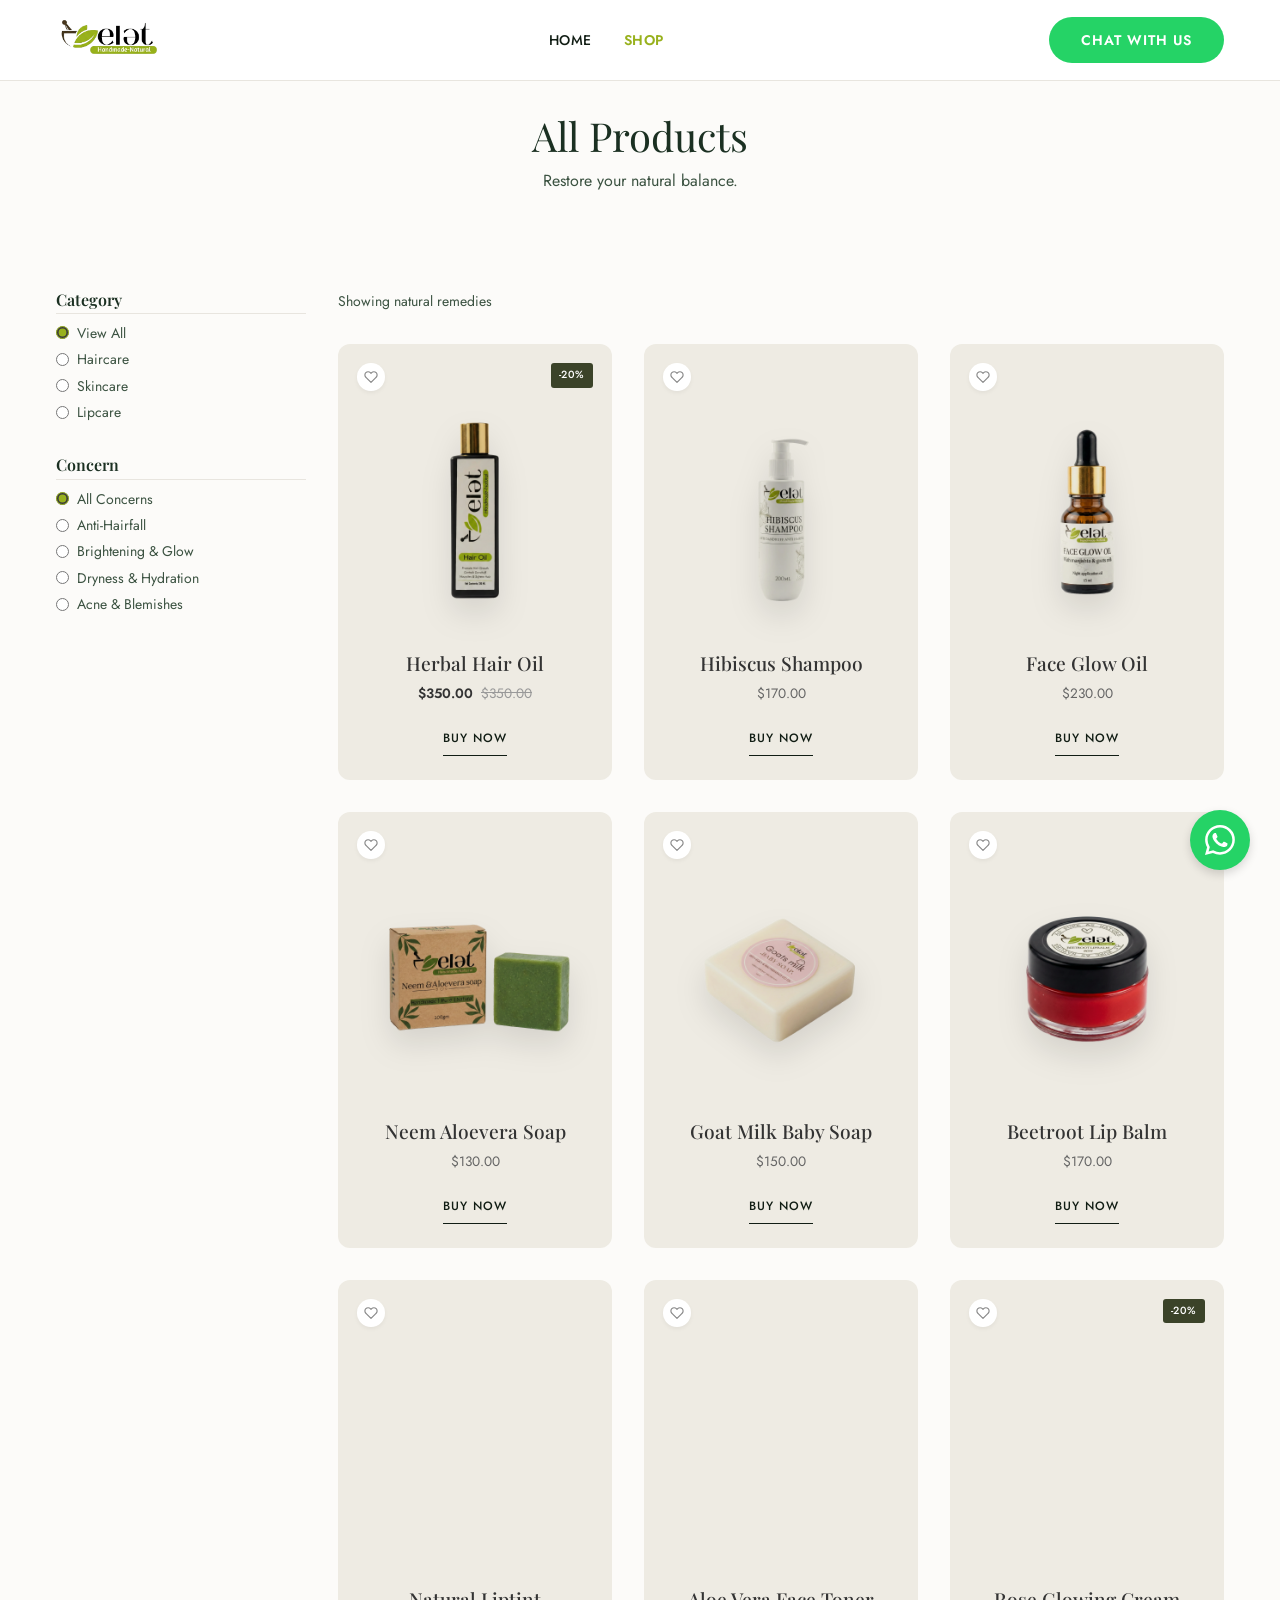
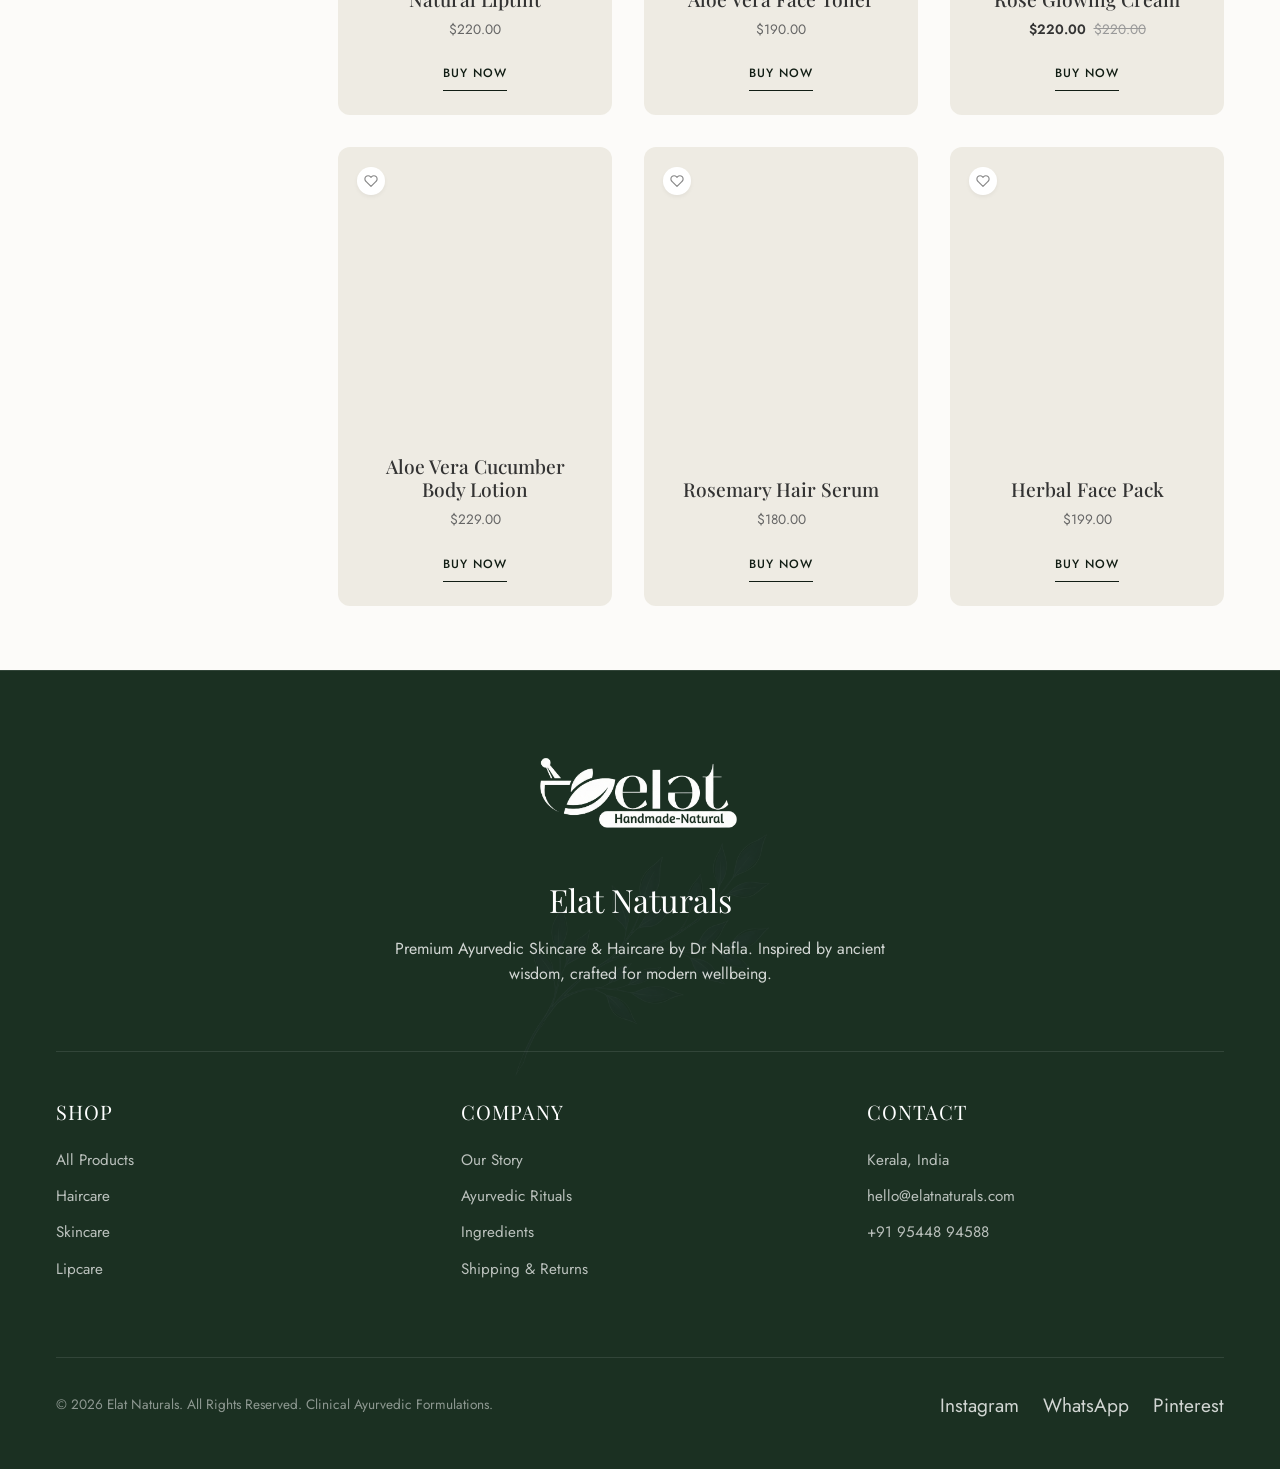
==== shop.html @ 84183bbb "Init push" ====
<!DOCTYPE html>
<html lang="en">
<head>
    <meta charset="UTF-8">
    <meta name="viewport" content="width=device-width, initial-scale=1.0">
    <title>Shop | Elat Naturals Skincare & Haircare</title>
    <meta name="description" content="Shop Elat Naturals. Explore our clinical Ayurvedic formulations for hair, face, and lips.">
    <!-- Google Tag (gtag.js) Mock -->
    <script async src="https://www.googletagmanager.com/gtag/js?id=G-MOCK"></script>
    <script>
        window.dataLayer = window.dataLayer || [];
        function gtag(){dataLayer.push(arguments);}
        gtag('js', new Date());
        gtag('config', 'G-MOCK');
    </script>
    <link rel="stylesheet" href="./css/style.css">
    
    <!-- Preload critical fonts -->
    <link rel="preconnect" href="https://fonts.googleapis.com">
    <link rel="preconnect" href="https://fonts.gstatic.com" crossorigin>
    <link rel="icon" type="image/png" href="./assets/images/favicon.png">
</head>
<body style="padding-top: 80px;">

    <!-- Header -->
    <header class="header">
        <div class="container header-inner">
            <button class="mobile-menu-btn" aria-label="Menu">☰</button>
            <a href="index.html" class="brand-logo"><img src="./assets/images/logo.png" alt="Elat Naturals"></a>
            <nav class="nav-links">
                <a href="index.html" class="nav-link">Home</a>
                <a href="shop.html" class="nav-link" style="color: var(--color-primary); font-weight: 600;">Shop</a>
            </nav>
            <a href="https://wa.me/919544894588" class="btn btn-whatsapp hide-mobile" target="_blank" rel="noopener">Chat with Us</a>
        </div>
    </header>

    <!-- Page Title -->
    <section class="section section-bg-secondary" style="padding: var(--spacing-md) 0;">
        <div class="container text-center">
            <h1 class="section-title" style="margin-bottom: 0.5rem;">All Products</h1>
            <p style="color: var(--color-text-light);">Restore your natural balance.</p>
        </div>
    </section>

    <!-- Shop Content -->
    <section class="section">
        <div class="container">
            <div class="shop-layout">
                
                <!-- Sidebar Filters -->
                <aside class="shop-sidebar">
                    <div class="filter-group">
                        <h4 class="filter-title">Category</h4>
                        <ul class="filter-list">
                            <li><label class="filter-label"><input type="radio" name="category" value="all" checked> View All</label></li>
                            <li><label class="filter-label"><input type="radio" name="category" value="hair"> Haircare</label></li>
                            <li><label class="filter-label"><input type="radio" name="category" value="face"> Skincare</label></li>
                            <li><label class="filter-label"><input type="radio" name="category" value="lips"> Lipcare</label></li>
                        </ul>
                    </div>
                    
                    <div class="filter-group" style="margin-top: 2rem;">
                        <h4 class="filter-title">Concern</h4>
                        <ul class="filter-list">
                            <li><label class="filter-label"><input type="radio" name="concern" value="all" checked> All Concerns</label></li>
                            <li><label class="filter-label"><input type="radio" name="concern" value="anti-hairfall"> Anti-Hairfall</label></li>
                            <li><label class="filter-label"><input type="radio" name="concern" value="glow"> Brightening & Glow</label></li>
                            <li><label class="filter-label"><input type="radio" name="concern" value="dryness"> Dryness & Hydration</label></li>
                            <li><label class="filter-label"><input type="radio" name="concern" value="acne"> Acne & Blemishes</label></li>
                        </ul>
                    </div>
                </aside>

                <!-- Product Grid Area -->
                <main>
                    <div class="shop-toolbar">
                        <span style="color: var(--color-text-light); font-size: 0.875rem;">Showing natural remedies</span>
                    </div>
                    
                    <div class="product-grid" id="shop-grid">
                        <!-- Products injected here by shop.js -->
                    </div>
                </main>

            </div>
        </div>
    </section>

    <!-- Footer -->
    <footer class="footer">
        <div class="container footer-inner">
            <div class="footer-top">
                <img src="./assets/images/logo-white.png" alt="Elat Naturals" class="footer-logo">
                <h3 class="footer-brand-title">Elat Naturals</h3>
                <p class="footer-brand-text">Premium Ayurvedic Skincare & Haircare by Dr Nafla. Inspired by ancient wisdom, crafted for modern wellbeing.</p>
            </div>
            
            <div class="footer-grid">
                <div class="footer-col">
                    <h4>Shop</h4>
                    <a href="shop.html">All Products</a>
                    <a href="shop.html?cat=hair">Haircare</a>
                    <a href="shop.html?cat=face">Skincare</a>
                    <a href="shop.html?cat=lips">Lipcare</a>
                </div>
                <div class="footer-col">
                    <h4>Company</h4>
                    <a href="index.html#about">Our Story</a>
                    <a href="index.html#rituals">Ayurvedic Rituals</a>
                    <a href="#">Ingredients</a>
                    <a href="#">Shipping & Returns</a>
                </div>
                <div class="footer-col">
                    <h4>Contact</h4>
                    <p>Kerala, India</p>
                    <a href="mailto:hello@elatnaturals.com">hello@elatnaturals.com</a>
                    <p>+91 95448 94588</p>
                </div>
            </div>
            
            <div class="footer-bottom">
                <div class="footer-copyright">
                    &copy; 2026 Elat Naturals. All Rights Reserved. Clinical Ayurvedic Formulations.
                </div>
                <div class="footer-socials">
                    <a href="#" class="footer-social-link">Instagram</a>
                    <a href="#" class="footer-social-link">WhatsApp</a>
                    <a href="#" class="footer-social-link">Pinterest</a>
                </div>
            </div>
        </div>
    </footer>

    <!-- Product Detail Modal Overlay -->
    <div class="modal-overlay" aria-hidden="true" role="dialog">
        <div class="modal-content">
            <button class="modal-close" aria-label="Close modal">&times;</button>
            <div class="modal-gallery">
                <div class="modal-main-image">
                    <img src="" alt="Product Image" id="modal-main-img">
                </div>
                <div class="modal-thumbnails" id="modal-thumbnails">
                    <!-- Thumbnails will be injected dynamically via JS -->
                </div>
            </div>
            <div class="modal-info">
                <div class="modal-category">Category</div>
                <h2 class="modal-title">Product Name</h2>
                <div class="modal-price">₹0</div>
                <p class="modal-description">Short description of the product.</p>
                
                <div class="modal-accordion">
                    <div class="accordion-item">
                        <button class="accordion-header">
                            Benefits 
                            <svg class="accordion-icon" width="16" height="16" viewBox="0 0 24 24" fill="none" stroke="currentColor" stroke-width="2" stroke-linecap="round" stroke-linejoin="round">
                                <polyline points="6 9 12 15 18 9"></polyline>
                            </svg>
                        </button>
                        <div class="accordion-content">
                            <div class="accordion-content-inner" id="modal-acc-desc">
                                Benefit content here.
                            </div>
                        </div>
                    </div>
                    <div class="accordion-item">
                        <button class="accordion-header">
                            Key Ingredients 
                            <svg class="accordion-icon" width="16" height="16" viewBox="0 0 24 24" fill="none" stroke="currentColor" stroke-width="2" stroke-linecap="round" stroke-linejoin="round">
                                <polyline points="6 9 12 15 18 9"></polyline>
                            </svg>
                        </button>
                        <div class="accordion-content">
                            <div class="accordion-content-inner" id="modal-acc-ingredients">
                                Ingredients list.
                            </div>
                        </div>
                    </div>
                    <div class="accordion-item">
                        <button class="accordion-header">
                            How to Use 
                            <svg class="accordion-icon" width="16" height="16" viewBox="0 0 24 24" fill="none" stroke="currentColor" stroke-width="2" stroke-linecap="round" stroke-linejoin="round">
                                <polyline points="6 9 12 15 18 9"></polyline>
                            </svg>
                        </button>
                        <div class="accordion-content">
                            <div class="accordion-content-inner" id="modal-acc-how">
                                Usage instructions.
                            </div>
                        </div>
                    </div>
                </div>
                
                <button class="btn btn-primary btn-buy-whatsapp" style="width: 100%;">Buy Now on WhatsApp</button>
            </div>
        </div>
    </div>

    <!-- Floating WhatsApp Button -->
    <a href="https://wa.me/919544894588" class="floating-whatsapp" target="_blank" rel="noopener" aria-label="Chat on WhatsApp">
        <svg xmlns="http://www.w3.org/2000/svg" width="30" height="30" fill="currentColor" viewBox="0 0 16 16">
            <path d="M13.601 2.326A7.854 7.854 0 0 0 7.994 0C3.627 0 .068 3.558.064 7.926c0 1.399.366 2.76 1.057 3.965L0 16l4.204-1.102a7.933 7.933 0 0 0 3.79.965h.004c4.368 0 7.926-3.558 7.93-7.93A7.898 7.898 0 0 0 13.6 2.326zM7.994 14.521a6.573 6.573 0 0 1-3.356-.92l-.24-.144-2.494.654.666-2.433-.156-.251a6.56 6.56 0 0 1-1.007-3.505c0-3.626 2.957-6.584 6.591-6.584a6.56 6.56 0 0 1 4.66 1.931 6.557 6.557 0 0 1 1.928 4.66c-.004 3.639-2.961 6.592-6.592 6.592zm3.615-4.934c-.197-.099-1.17-.578-1.353-.646-.182-.065-.315-.099-.445.099-.133.197-.513.646-.627.775-.114.133-.232.148-.43.05-.197-.1-.836-.308-1.592-.985-.59-.525-.985-1.175-1.103-1.372-.114-.198-.011-.304.088-.403.087-.088.197-.232.296-.346.1-.114.133-.198.198-.33.065-.134.034-.248-.015-.347-.05-.099-.445-1.076-.612-1.47-.16-.389-.323-.335-.445-.34-.114-.007-.247-.007-.38-.007a.729.729 0 0 0-.529.247c-.182.198-.691.677-.691 1.654 0 .977.71 1.916.81 2.049.098.133 1.394 2.132 3.383 2.992.47.205.84.326 1.129.418.475.152.904.129 1.246.08.38-.058 1.171-.48 1.338-.943.164-.464.164-.86.114-.943-.049-.084-.182-.133-.38-.232z"/>
        </svg>
    </a>

    <!-- Application Scripts -->
    <script src="./js/products.js"></script>
    <script src="./js/whatsapp.js"></script>
    <script src="./js/shop.js"></script>
    <script src="./js/main.js"></script>
</body>
</html>
---- css/style.css ----
@import url('https://fonts.googleapis.com/css2?family=Playfair+Display:ital,wght@0,400;0,600;0,700;1,400&family=Jost:wght@300;400;500;600&display=swap');

:root {
  /* Colors */
  --color-primary: #98b11d;
  /* Olive Green */
  --color-primary-dark: #7a8e17;
  --color-primary-light: #b4cc2b;
  --color-secondary: #F6F4F0;
  /* Ivory / warm neutral */
  --color-accent: #D4AF37;
  /* Muted Gold */
  --color-text: #111D14;
  /* Dark Forest Green */
  --color-text-light: #3B5241;
  /* Muted Forest Green */
  --color-heading: #1B3022;
  /* Deep Forest Green */
  --color-bg: #FCFBF9;
  /* Sand */
  --color-white: #FFFFFF;
  --color-border: #E8E5DF;

  /* Typography */
  --font-heading: 'Playfair Display', serif;
  --font-body: 'Jost', 'Helvetica Neue', Helvetica, Arial, sans-serif;

  /* Spacing */
  --spacing-xs: 0.5rem;
  --spacing-sm: 1rem;
  --spacing-md: 2rem;
  --spacing-lg: 4rem;
  --spacing-xl: 6rem;

  /* Transitions */
  --transition-fast: 0.2s ease;
  --transition-normal: 0.3s ease;

  /* Layout */
  --max-width: 1200px;
}

/* Reset & Base Styles */
* {
  margin: 0;
  padding: 0;
  box-sizing: border-box;
}

html {
  font-size: 16px;
  scroll-behavior: smooth;
}

body {
  font-family: var(--font-body);
  color: var(--color-text);
  background-color: var(--color-bg);
  line-height: 1.6;
  -webkit-font-smoothing: antialiased;
}

h1,
h2,
h3,
h4,
h5,
h6 {
  font-family: var(--font-heading);
  font-weight: 400;
  line-height: 1.2;
  color: var(--color-heading);
}

a {
  text-decoration: none;
  color: inherit;
  transition: color var(--transition-fast);
}

img {
  max-width: 100%;
  height: auto;
  display: block;
}

button {
  cursor: pointer;
  font-family: var(--font-body);
  border: none;
  background: none;
}

.container {
  width: 100%;
  max-width: var(--max-width);
  margin: 0 auto;
  padding: 0 var(--spacing-sm);
}

/* Typography styles */
.text-center {
  text-align: center;
}

.section-title {
  font-size: 2.5rem;
  margin-bottom: var(--spacing-sm);
}

.section-subtitle {
  font-size: 1.125rem;
  color: var(--color-text-light);
  margin-bottom: var(--spacing-lg);
  font-weight: 300;
}

/* Buttons */
.btn {
  display: inline-flex;
  align-items: center;
  justify-content: center;
  padding: 0.75rem 2rem;
  font-size: 0.875rem;
  font-weight: 500;
  text-transform: uppercase;
  letter-spacing: 1px;
  transition: all var(--transition-normal);
  border-radius: 2px;
}

.btn-primary {
  background-color: var(--color-primary);
  color: var(--color-white);
}

.btn-primary:hover {
  background-color: var(--color-primary-dark);
}

.btn-outline {
  border: 1px solid var(--color-text);
  color: var(--color-text);
  background-color: transparent;
}

.btn-outline:hover {
  background-color: var(--color-primary);
  color: var(--color-white);
}

.btn-whatsapp {
  background-color: #25D366;
  /* WhatsApp Green */
  color: white;
  gap: 0.5rem;
  border-radius: 30px;
  font-weight: 600;
  @media (max-width: 364px){
    font-size: 14px;
    padding: .5rem 1rem;
  }
}

.btn-whatsapp:hover {
  background-color: #128C7E;
  transform: translateY(-2px);
  box-shadow: 0 4px 12px rgba(37, 211, 102, 0.3);
}

/* Header */
.header {
  position: fixed;
  top: 0;
  left: 0;
  width: 100%;
  background-color: rgba(255, 255, 255, 0.95);
  backdrop-filter: blur(10px);
  z-index: 1000;
  border-bottom: 1px solid var(--color-border);
  transition: transform var(--transition-normal);
}

.header-inner {
  display: flex;
  justify-content: space-between;
  align-items: center;
  height: 80px;
}

.brand-logo img {
  height: 45px;
    @media (max-width: 364px){
      height: 13vw;
    }
}

.nav-links {
  display: flex;
  gap: 2rem;
  align-items: center;
}

.nav-link {
  font-size: 0.875rem;
  font-weight: 500;
  text-transform: uppercase;
  letter-spacing: 0.5px;
}

.nav-link:hover {
  color: var(--color-primary);
}

.mobile-menu-btn {
  display: none;
  font-size: 1.5rem;
  color: var(--color-primary);
}

/* Trust Strip */
.trust-strip {
  background-color: var(--color-secondary);
  padding: 0.75rem 0;
  text-align: center;
  border-bottom: 1px solid var(--color-border);
  margin-top: 80px;
  /* Offset for sticky header */
}

.trust-text {
  font-family: var(--font-heading);
  font-size: 1rem;
  color: var(--color-primary-dark);
  font-style: italic;
  display: flex;
  align-items: center;
  justify-content: center;
  gap: 0.5rem;
}

/* Hero Section */
.hero {
  height: calc(100vh - 80px - 45px);
  /* Header + Trust Strip */
  min-height: 500px;
  position: relative;
  text-align: left;
  background: url("../assets/images/hero-products.jpg");
  background-size: cover;
  background-position: center;
}


.hero-content {
  position: relative;
  z-index: 2;
  max-width: 600px;
  padding: 0 var(--spacing-sm);
  margin-left: 8%;
  color: var(--color-text);
  padding-top: 60px;
}

.hero-tag {
  display: inline-block;
  font-size: 0.75rem;
  letter-spacing: 2px;
  text-transform: uppercase;
  border: 1px solid var(--color-text);
  padding: 4px 12px;
  margin-bottom: 1.5rem;
  border-radius: 2px;
}

.hero-title {
  font-family: var(--font-heading);
  font-size: 4.5rem;
  margin-bottom: 0.5rem;
  line-height: 1.15;
  font-weight: 400;
}

.hero-subtitle {
  font-size: 0.8rem;
  letter-spacing: 2px;
  text-transform: uppercase;
  margin-bottom: 2.5rem;
}

.hero-text {
  font-family: var(--font-body);
  font-size: 1.15rem;
  line-height: 1.6;
  margin-bottom: 3rem;
  max-width: 480px;
  color: var(--color-text-light);
  font-weight: 400;
}

.btn-hero {
  background-color: var(--color-text);
  color: var(--color-bg);
  padding: 1rem 3.5rem;
  font-size: 0.85rem;
  font-weight: 600;
  border-radius: 0;
  letter-spacing: 2px;
}

.btn-hero:hover {
  background-color: var(--color-secondary);
  color: #273020;
}

/* Organic Brand Section */
.organic-brand-section {
    padding: var(--spacing-md) 0;
    background-color: #f7f6f5;
}

.organic-brand-inner {
    display: flex;
    align-items: center;
    gap: 4rem;
    padding: 2rem 0;
}

.organic-brand-image {
    flex: 1;
    display: flex;
    justify-content: flex-end;
}

.organic-brand-image img {
    max-width: 100%;
    height: auto;
    object-fit: contain;
    max-height: 400px;
}

.organic-brand-content {
    flex: 1;
    padding-right: 2rem;
}

.organic-tag {
    font-family: var(--font-body);
    font-size: 0.8rem;
    letter-spacing: 2px;
    text-transform: uppercase;
    font-weight: 600;
    color: var(--color-heading);
    margin-bottom: 1rem;
    display: block;
}

.organic-title {
    font-family: var(--font-heading);
    font-size: 3.5rem;
    color: var(--color-heading);
    line-height: 1.1;
    margin-bottom: 1.5rem;
    font-weight: 700;
    @media (max-width: 400px){
      font-size: 10vw;
    }
}

.organic-text {
    font-size: 1rem;
    color: var(--color-text-light);
    line-height: 1.6;
    margin-bottom: 2.5rem;
    max-width: 480px;
    font-family: var(--font-body);
}

.btn-organic {
    display: inline-block;
    border: 1px solid var(--color-text);
    color: var(--color-text);
    padding: 0.75rem 2.5rem;
    font-size: 0.75rem;
    letter-spacing: 2px;
    background: transparent;
    transition: all 0.3s ease;
    text-transform: uppercase;
}

.btn-organic:hover {
    background: var(--color-text);
    color: var(--color-white);
}

@media (max-width: 768px) {
    .organic-brand-inner {
        flex-direction: column;
        gap: 2rem;
        padding: 1rem;
    }
    .organic-brand-image {
        justify-content: center;
    }
    .organic-brand-content {
        padding-right: 0;
        text-align: center;
    }
    .organic-text {
        margin-left: auto;
        margin-right: auto;
    }
}

/* Sections */
.section {
  padding: var(--spacing-lg) 0;
}

.section-bg-secondary {
  /* background-color: var(--color-secondary); */
}

/* Product Cards */
.product-grid {
  display: grid;
  grid-template-columns: repeat(3, 1fr);
  gap: var(--spacing-md);
}

.product-card, .premium-card, .ref-product-card {
  display: flex;
  flex-direction: column;
  align-items: center;
  text-align: center;
  position: relative;
  cursor: pointer;
  background: transparent;
  padding: 0;
  border-radius: 0;
  box-shadow: none;
  transition: opacity var(--transition-normal);
}

.product-card:hover, .premium-card:hover, .ref-product-card:hover {
  transform: none;
  box-shadow: none;
}

.product-image-wrap, .premium-card-img-wrap, .ref-product-img-wrap {
  position: relative;
  width: 100%;
  aspect-ratio: 4 / 5;
  background-color: #f7f7f7;
  overflow: hidden;
  margin-bottom: 1.25rem;
  display: flex;
  align-items: center;
  justify-content: center;
}

.product-image-wrap img, .premium-card-img-wrap img, .ref-product-img-wrap img {
  width: 100%;
  height: 100%;
  object-fit: cover;
  transition: transform 0.6s ease;
  mix-blend-mode: multiply;
}

.product-card:hover .product-image-wrap img, 
.premium-card:hover .premium-card-img-wrap img,
.ref-product-card:hover .ref-product-img-wrap img {
  transform: scale(1.03);
}

.product-badge, .premium-card-tag, .ref-sale-tag {
  position: absolute;
  top: 1rem;
  left: 1rem;
  background-color: var(--color-text);
  color: var(--color-white);
  font-size: 0.6rem;
  font-weight: 500;
  padding: 4px 10px;
  text-transform: uppercase;
  letter-spacing: 1px;
  z-index: 2;
  border-radius: 0;
}

.product-info, .premium-card-info {
  display: flex;
  flex-direction: column;
  align-items: center;
  gap: 0.35rem;
  padding: 0 0.5rem;
  width: 100%;
}

.product-title, .premium-card-title, .ref-product-title {
  font-family: var(--font-body);
  font-size: 0.9rem;
  font-weight: 500;
  color: var(--color-text);
  margin: 0;
  width: 100%;
  letter-spacing: 0.5px;
  transition: color var(--transition-fast);
  margin-bottom: 0.25rem;
}

.product-category, .premium-card-size, .premium-card-meta, .ref-product-type {
  font-size: 0.75rem;
  color: var(--color-text-light);
  text-transform: uppercase;
  letter-spacing: 1px;
  display: flex;
  justify-content: center;
  align-items: center;
  width: 100%;
  margin: 0;
}

.product-price, .premium-card-price, .ref-product-price {
  font-family: var(--font-body);
  font-size: 0.85rem;
  color: var(--color-text);
  font-weight: 400;
  margin-top: 0.25rem;
  width: 100%;
}

.product-price del, .premium-card-price del, .ref-product-price del {
  color: var(--color-text-light);
  margin-right: 0.5rem;
  opacity: 0.7;
}

.btn-buy-whatsapp, .premium-card-btn, .ref-btn-add, .btn-buy-now {
  margin-top: 1rem;
  padding: 0.5rem 0;
  border: none;
  border-bottom: 1px solid currentColor;
  background: transparent;
  color: var(--color-text);
  font-size: 0.75rem;
  font-weight: 500;
  letter-spacing: 1px;
  text-transform: uppercase;
  border-radius: 0;
  transition: opacity 0.3s ease;
  display: inline-block;
  width: auto;
}

.btn-buy-whatsapp:hover, .premium-card-btn:hover, .ref-btn-add:hover, .btn-buy-now:hover {
  background: transparent;
  color: var(--color-text);
  opacity: 0.6;
  transform: none;
}

/* Collection Grid */
.collection-grid {
  display: grid;
  grid-template-columns: repeat(auto-fill, minmax(240px, 1fr));
  gap: 2.5rem;
  margin-top: 3rem;
}

/* Removed duplicate styles previously here */

.promise-icon {
  display: flex;
  justify-content: center;
  align-items: center;
  margin-bottom: 0;
}

.branch-icon {
  width: 60px;
  height: auto;
  mix-blend-mode: multiply;
  filter: brightness(0.8) sepia(0.2) hue-rotate(10deg);
}

.promise-tag {
  display: inline-block;
  font-family: var(--font-body);
  font-size: 0.875rem;
  font-weight: 500;
  letter-spacing: 0.15em;
  color: #3b4329;
  margin-bottom: 1.5rem;
  position: relative;
  padding-bottom: 0.5rem;
}

.promise-tag::after {
  content: '';
  position: absolute;
  bottom: 0;
  left: 50%;
  transform: translateX(-50%);
  width: 30px;
  height: 1px;
  background-color: #3b4329;
  opacity: 0.3;
}

/* Removed duplicate styles previously here */

/* Modal */
.modal-overlay {
  position: fixed;
  top: 0;
  left: 0;
  width: 100%;
  height: 100%;
  background-color: rgba(0, 0, 0, 0.5);
  backdrop-filter: blur(4px);
  z-index: 2000;
  display: flex;
  align-items: center;
  justify-content: center;
  opacity: 0;
  visibility: hidden;
  transition: all 0.3s ease;
}

.modal-overlay.active {
  opacity: 1;
  visibility: visible;
}

.modal-content {
  background-color: var(--color-white);
  width: 90%;
  max-width: 900px;
  max-height: 90vh;
  overflow-y: auto;
  border-radius: 8px;
  position: relative;
  transform: translateY(20px);
  transition: transform 0.3s ease;
  display: grid;
  grid-template-columns: 1fr 1fr;
  box-shadow: 0 20px 25px -5px rgba(0, 0, 0, 0.1), 0 10px 10px -5px rgba(0, 0, 0, 0.04);
}

.modal-overlay.active .modal-content {
  transform: translateY(0);
}

.modal-close {
  position: absolute;
  top: 15px;
  right: 15px;
  font-size: 1.5rem;
  color: var(--color-text-light);
  /* background: white; */
  width: 40px;
  height: 40px;
  border-radius: 50%;
  display: flex;
  align-items: center;
  justify-content: center;
  z-index: 10;
  /* box-shadow: 0 2px 5px rgba(0, 0, 0, 0.1); */
  transition: all 0.2s;
}

.modal-close:hover {
  color: var(--color-primary);
  transform: scale(1.1);
}

.modal-gallery {
  background-color: var(--color-secondary);
  display: flex;
  flex-direction: column;
}

.modal-main-image {
  flex: 1;
  display: flex;
  align-items: center;
  justify-content: center;
  padding: 2rem;
  background-color: transparent; 
}

.modal-main-image img {
  width: 100%;
  height: 350px;
  object-fit: cover;
  transition: opacity 0.3s ease;
  mix-blend-mode: multiply;
}

.modal-thumbnails {
  display: flex;
  gap: 0.75rem;
  padding: 1rem;
  overflow-x: auto;
  background-color: #f0eee8;
  border-top: 1px solid var(--color-border);
}

.modal-thumbnails::-webkit-scrollbar {
  height: 6px;
}

.modal-thumbnails::-webkit-scrollbar-thumb {
  background: #ccc;
  border-radius: 4px;
}

.modal-thumb {
  width: 60px;
  height: 60px;
  border-radius: 6px;
  border: 2px solid transparent;
  cursor: pointer;
  overflow: hidden;
  flex-shrink: 0;
  transition: border-color 0.2s, transform 0.2s;
  background-color: #ffffff;
}

.modal-thumb:hover {
  transform: translateY(-2px);
}

.modal-thumb img {
  width: 100%;
  height: 100%;
  object-fit: contain;
  mix-blend-mode: multiply;
  padding: 4px;
}

.modal-thumb.active {
  border-color: var(--color-text);
}

.modal-info {
  padding: var(--spacing-md);
}

.modal-category {
  font-size: 0.875rem;
  color: var(--color-text-light);
  text-transform: uppercase;
  letter-spacing: 1px;
  margin-bottom: 0.5rem;
}

.modal-title {
  font-size: 2rem;
  margin-bottom: 0.5rem;
}

.modal-price {
  font-size: 1.5rem;
  font-weight: 600;
  color: var(--color-primary);
  margin-bottom: var(--spacing-sm);
}

.modal-description {
  margin-bottom: var(--spacing-md);
  color: var(--color-text-light);
}

.modal-accordion {
  border-top: 1px solid var(--color-border);
  margin-bottom: var(--spacing-md);
}

.accordion-item {
  border-bottom: 1px solid var(--color-border);
}

.accordion-header {
  width: 100%;
  text-align: left;
  padding: 1rem 0;
  font-weight: 600;
  font-family: var(--font-heading);
  color: var(--color-primary-dark);
  display: flex;
  justify-content: space-between;
  align-items: center;
}

.accordion-icon {
  width: 18px;
  height: 18px;
  transition: transform 0.3s ease;
  color: var(--color-text-light);
  display: block;
}

.accordion-header.active .accordion-icon {
  transform: rotate(-180deg);
}

.accordion-content {
  max-height: 0;
  overflow: hidden;
  transition: max-height 0.3s ease;
  color: var(--color-text-light);
  font-size: 0.9rem;
}

.accordion-content-inner {
  padding-bottom: 1rem;
}

/* Footer */
.footer {
  background-color: #1B3022; /* Deep Forest Green */
  color: #FFFFFF;
  padding: 5rem 0 3rem;
  border-top: 1px solid rgba(255, 255, 255, 0.1);
  position: relative;
  overflow: hidden;
}

.footer::before {
  content: '';
  position: absolute;
  top: 0;
  left: 0;
  width: 100%;
  height: 100%;
  background-image: url('../assets/images/branch-illustration.png');
  background-repeat: no-repeat;
  background-position: center 20%;
  background-size: 400px;
  opacity: 0.05;
  filter: invert(1);
  pointer-events: none;
}

.footer-inner {
  position: relative;
  z-index: 1;
}

.footer-top {
  text-align: center;
  margin-bottom: 4rem;
}

.footer-logo {
  height: 90px;
  margin: 0 auto 2.5rem;
}

.footer-brand-title {
  font-family: var(--font-heading);
  font-size: 2rem;
  margin-bottom: 1rem;
  color: #FFFFFF;
}

.footer-brand-text {
  max-width: 500px;
  margin: 0 auto;
  font-size: 1rem;
  line-height: 1.6;
  color: rgba(255, 255, 255, 0.8);
}

.footer-grid {
  display: grid;
  grid-template-columns: repeat(3, 1fr);
  gap: 3rem;
  margin-bottom: 4rem;
  border-top: 1px solid rgba(255, 255, 255, 0.1);
  padding-top: 3rem;
}

.footer-col h4 {
  font-family: var(--font-heading);
  font-size: 1.25rem;
  margin-bottom: 1.5rem;
  color: #FFFFFF;
  text-transform: uppercase;
  letter-spacing: 1px;
}

.footer-col a, .footer-col p {
  display: block;
  font-size: 0.95rem;
  color: rgba(255, 255, 255, 0.7);
  margin-bottom: 0.75rem;
  transition: color var(--transition-fast);
}

.footer-col a:hover {
  color: var(--color-primary-light);
}

.footer-bottom {
  display: flex;
  justify-content: space-between;
  align-items: center;
  padding-top: 2rem;
  border-top: 1px solid rgba(255, 255, 255, 0.1);
  font-size: 0.85rem;
  color: rgba(255, 255, 255, 0.5);
}

.footer-socials {
  display: flex;
  gap: 1.5rem;
}

.footer-social-link {
  color: rgba(255, 255, 255, 0.8);
  font-size: 1.2rem;
  transition: color var(--transition-fast), transform var(--transition-fast);
}

.footer-social-link:hover {
  color: var(--color-primary-light);
  transform: translateY(-2px);
}

@media (max-width: 768px) {
  .footer-grid {
    grid-template-columns: 1fr;
    text-align: center;
    gap: 2rem;
  }
  
  .footer-bottom {
    flex-direction: column;
    gap: 1.5rem;
    text-align: center;
  }
}

/* Shop Layout */
.shop-layout {
  display: grid;
  grid-template-columns: 250px 1fr;
  gap: var(--spacing-md);
}

.shop-sidebar {
  position: sticky;
  top: 100px;
  /* Header + padding */
  align-self: start;
}

.filter-group {
  margin-bottom: var(--spacing-sm);
}

.filter-title {
  font-family: var(--font-heading);
  font-weight: 600;
  margin-bottom: 0.5rem;
  border-bottom: 1px solid var(--color-border);
  padding-bottom: 0.25rem;
}

.filter-list {
  list-style: none;
}

.filter-label {
  display: flex;
  align-items: center;
  gap: 0.5rem;
  margin-bottom: 0.25rem;
  font-size: 0.875rem;
  cursor: pointer;
  color: var(--color-text-light);
}

.filter-label:hover {
  color: var(--color-primary);
}

.filter-label input[type="radio"],
.filter-label input[type="checkbox"] {
  accent-color: var(--color-primary);
}

.shop-toolbar {
  display: flex;
  justify-content: space-between;
  align-items: center;
  margin-bottom: var(--spacing-md);
}

.sort-select {
  padding: 0.5rem;
  border: 1px solid var(--color-border);
  border-radius: 4px;
  font-family: var(--font-body);
  color: var(--color-text);
  background-color: var(--color-white);
}

/* Floating WhatsApp */
.floating-whatsapp {
  position: fixed;
  bottom: 30px;
  right: 30px;
  background-color: #25D366;
  color: white;
  width: 60px;
  height: 60px;
  border-radius: 50%;
  display: flex;
  align-items: center;
  justify-content: center;
  font-size: 1.75rem;
  box-shadow: 0 4px 10px rgba(0, 0, 0, 0.15);
  z-index: 999;
  transition: transform 0.3s cubic-bezier(0.175, 0.885, 0.32, 1.275);
}

.floating-whatsapp:hover {
  transform: scale(1.1);
}

/* PDP Specific Styles */
.pdp-section {
  padding: var(--spacing-md) 0 var(--spacing-lg);
}

.pdp-container {
  display: grid;
  grid-template-columns: 1fr 1fr;
  gap: var(--spacing-lg);
  align-items: start;
}

.pdp-gallery {
  display: flex;
  flex-direction: column;
  gap: 1rem;
}

.pdp-main-image-wrap {
  position: relative;
  background-color: var(--color-secondary);
  border-radius: 12px;
  overflow: hidden;
  padding-top: 100%;
  /* square ratio */
}

.pdp-main-img {
  position: absolute;
  top: 0;
  left: 0;
  width: 100%;
  height: 100%;
  object-fit: cover;
}

.pdp-nav-btn {
  position: absolute;
  top: 50%;
  transform: translateY(-50%);
  width: 40px;
  height: 40px;
  background: white;
  border-radius: 8px;
  display: flex;
  align-items: center;
  justify-content: center;
  font-size: 1.5rem;
  color: var(--color-primary-dark);
  box-shadow: 0 4px 12px rgba(0, 0, 0, 0.1);
  z-index: 10;
  transition: transform 0.2s;
}

.pdp-nav-btn:hover {
  transform: translateY(-50%) scale(1.05);
}

.pdp-nav-prev {
  left: 15px;
}

.pdp-nav-next {
  right: 15px;
}

.pdp-thumbnails {
  display: grid;
  grid-template-columns: repeat(4, 1fr);
  gap: 1rem;
}

.pdp-thumb {
  background-color: var(--color-secondary);
  border-radius: 8px;
  overflow: hidden;
  cursor: pointer;
  border: 2px solid transparent;
  transition: border-color 0.2s;
  padding-top: 100%;
  position: relative;
}

.pdp-thumb img {
  position: absolute;
  top: 0;
  left: 0;
  width: 100%;
  height: 100%;
  object-fit: cover;
}

.pdp-thumb.active {
  border-color: var(--color-primary);
}

.pdp-info {
  display: flex;
  flex-direction: column;
  padding-top: 1rem;
}

.pdp-category {
  color: #8fa092;
  font-size: 0.9rem;
  margin-bottom: 0.25rem;
}

.pdp-title-row {
  display: flex;
  align-items: center;
  gap: 1rem;
  margin-bottom: 0.75rem;
}

.pdp-title {
  font-family: var(--font-body);
  font-weight: 500;
  font-size: 2rem;
  color: #1a1a1a;
  margin: 0;
}

.pdp-badge-stock {
  font-size: 0.75rem;
  color: #4CAF50;
  border: 1px solid #4CAF50;
  padding: 2px 10px;
  border-radius: 12px;
  font-weight: 500;
}

.pdp-reviews {
  display: flex;
  align-items: center;
  gap: 0.5rem;
  margin-bottom: 1.5rem;
}

.pdp-stars {
  color: #FFC107;
  letter-spacing: 2px;
}

.pdp-review-count {
  font-size: 0.85rem;
  color: var(--color-text-light);
}

.pdp-price-row {
  display: flex;
  align-items: baseline;
  gap: 1rem;
  margin-bottom: 1.5rem;
}

.pdp-price {
  font-size: 1.75rem;
  font-weight: 600;
  color: #B28850;
}

.pdp-price-old {
  font-size: 1.25rem;
  color: #999;
  text-decoration: line-through;
}

.pdp-desc {
  color: var(--color-text-light);
  font-size: 0.95rem;
  line-height: 1.6;
  margin-bottom: 2rem;
  max-width: 90%;
}

.pdp-variants {
  margin-bottom: 2rem;
}

.pdp-variant-label {
  font-weight: 600;
  margin-bottom: 0.75rem;
  font-size: 0.95rem;
}

.pdp-variant-options {
  display: flex;
  gap: 0.75rem;
  flex-wrap: wrap;
}

.pdp-variant-btn {
  padding: 0.5rem 1.25rem;
  border: 1px solid #e0e0e0;
  border-radius: 20px;
  background: white;
  color: var(--color-text);
  transition: all 0.2s;
}

.pdp-variant-btn:hover {
  border-color: #999;
}

.pdp-variant-btn.active {
  background-color: var(--color-primary);
  color: white;
  border-color: var(--color-primary);
}

.pdp-actions-row {
  display: flex;
  align-items: center;
  gap: 1rem;
  margin-bottom: 2.5rem;
  flex-wrap: wrap;
}

.pdp-quantity-selector {
  display: flex;
  align-items: center;
  border: 1px solid #e0e0e0;
  border-radius: 24px;
  overflow: hidden;
  height: 48px;
}

.pdp-qty-btn {
  width: 40px;
  height: 100%;
  display: flex;
  align-items: center;
  justify-content: center;
  background: white;
  color: #666;
  font-size: 1.25rem;
}

.pdp-qty-btn:hover {
  background: #f5f5f5;
  color: var(--color-primary);
}

.pdp-qty-input {
  width: 40px;
  height: 100%;
  border: none;
  text-align: center;
  font-weight: 600;
  font-size: 1rem;
  -moz-appearance: textfield;
  appearance: none;
}

.pdp-qty-input::-webkit-outer-spin-button,
.pdp-qty-input::-webkit-inner-spin-button {
  -webkit-appearance: none;
  margin: 0;
}

.pdp-btn-add {
  background-color: var(--color-primary);
  color: white;
  border-radius: 24px;
  height: 48px;
  padding: 0 2rem;
  font-weight: 500;
  font-size: 0.95rem;
  transition: background 0.2s;
}

.pdp-btn-add:hover {
  background-color: var(--color-primary-dark);
}

.pdp-btn-buy {
  background-color: #B28850;
  color: white;
  border-radius: 24px;
  height: 48px;
  padding: 0 2rem;
  font-weight: 500;
  font-size: 0.95rem;
  transition: background 0.2s;
}

.pdp-btn-buy:hover {
  background-color: #9a7342;
}

.pdp-btn-wishlist {
  width: 48px;
  height: 48px;
  border-radius: 50%;
  border: 1px solid #e0e0e0;
  background: white;
  color: #666;
  display: flex;
  align-items: center;
  justify-content: center;
  font-size: 1.25rem;
  transition: all 0.2s;
}

.pdp-btn-wishlist:hover {
  border-color: #999;
  color: #e53935;
}

.pdp-meta {
  border-top: 1px solid var(--color-border);
  padding-top: 1.5rem;
  display: flex;
  flex-direction: column;
  gap: 0.75rem;
}

.pdp-meta-row {
  display: flex;
  align-items: center;
  gap: 0.5rem;
  font-size: 0.9rem;
}

.pdp-meta-label {
  font-weight: 600;
  color: #1a1a1a;
  min-width: 60px;
}

.pdp-meta-value {
  color: var(--color-text-light);
}

.pdp-meta-socials {
  display: flex;
  gap: 0.75rem;
}

.pdp-meta-socials a {
  color: var(--color-text-light);
  font-weight: 600;
  font-size: 1rem;
}

.pdp-meta-socials a:hover {
  color: var(--color-primary);
}

/* New Homepage Sections */
.promise-section {
  text-align: center;
  padding: 6rem 1rem;
  background-color: #f7f6f5;
  position: relative;
  overflow: hidden;
}


.promise-tag {
  font-size: 0.65rem;
  letter-spacing: 3px;
  text-transform: uppercase;
  color: var(--color-text-light);
  margin-bottom: 1rem;
  display: block;
}

.promise-title {
  font-family: var(--font-heading);
  font-size: 3.5rem;
  color: #3b4329;
  line-height: 1.1;
  max-width: 700px;
  margin: 0 auto 3rem auto;
  font-weight: 400;
  @media (max-width: 900px) {
    font-size: 11vw;
  }
}


.btn-promise {
  display: inline-block;
  padding: 0.75rem 2.5rem;
  border: 1px solid #ccc;
  font-size: 0.75rem;
  letter-spacing: 2px;
  text-transform: uppercase;
  color: var(--color-text);
  background: transparent;
  transition: all 0.2s;
}

.btn-promise:hover {
  background: var(--color-text);
  color: white;
  border-color: var(--color-text);
}

.promise-leaf-left,
.promise-leaf-right {
  position: absolute;
  top: 0;
  width: 250px;
  opacity: 0.6;
  pointer-events: none;
  @media (max-width: 900px){
    width: 40vw;
  }
}

.promise-leaf-left {
  left: 0;
}

.promise-leaf-right {
  right: 0;
  transform: scaleX(-1);
   @media (max-width: 900px){
    top: auto;
    bottom: 0;
   }
}


/* Reference Bestseller format */
.ref-bestsellers-grid {
  display: grid;
  grid-template-columns: repeat(5, 1fr);
  gap: 1.5rem;
  padding: 2rem 0 4rem;
}

/* Premium Product Card UI */
.ref-product-card,
.product-card,
.premium-card {
  text-align: center;
  position: relative;
  display: flex;
  flex-direction: column;
  background: #fdfdfd;
  transition: all 0.3s ease;
  padding-bottom: 1rem;
}

.ref-product-img-wrap,
.product-image-wrap,
.premium-card-img-wrap {
  background-color: #f4f4f4;
  padding: 1.5rem;
  margin-bottom: 1.5rem;
  position: relative;
  aspect-ratio: 1 / 1.2;
  display: flex;
  align-items: center;
  justify-content: center;
  overflow: hidden;
}

.ref-product-img-wrap img,
.product-image-wrap img,
.premium-card-img-wrap img {
  width: 100%;
  height: 100%;
  object-fit: contain;
  transition: transform 0.5s ease;
}

.ref-product-card:hover .ref-product-img-wrap img,
.product-card:hover .product-image-wrap img,
.premium-card:hover .premium-card-img-wrap img {
  transform: scale(1.05);
}

.ref-sale-tag,
.product-badge,
.premium-card-tag {
  position: absolute;
  top: 15px;
  left: 15px;
  background-color: #e57373;
  color: white;
  font-size: 0.7rem;
  font-weight: 700;
  padding: 4px 8px;
  text-transform: uppercase;
  letter-spacing: 1px;
  z-index: 2;
}

.ref-product-title,
.product-title,
.premium-card-title {
  font-family: var(--font-heading);
  font-size: 1.75rem;
  color: #4a4a4a;
  margin-bottom: 0.5rem;
  font-weight: 400;
  padding: 0 10px;
}

.ref-product-type,
.product-category,
.premium-card-meta .premium-card-size {
  font-size: 0.85rem;
  color: #888;
  text-transform: capitalize;
  letter-spacing: 0.5px;
  margin-bottom: 1rem;
  font-family: var(--font-body);
}

.ref-product-price,
.product-price,
.premium-card-price {
  font-weight: 600;
  color: #b76e5e;
  font-size: 1.1rem;
  margin-bottom: 2rem;
  display: flex;
  justify-content: center;
  align-items: center;
  gap: 0.75rem;
}

.ref-product-price del,
.product-price del,
.premium-card-price del {
  color: #bbb;
  font-weight: 400;
  font-size: 0.95rem;
  text-decoration: line-through;
}

.ref-btn-add,
.btn-buy-whatsapp,
.premium-card-btn {
  margin-top: auto;
  width: 90%;
  margin-left: auto;
  margin-right: auto;
  background: transparent;
  border: 1px solid #ccc;
  padding: 0.8rem;
  font-size: 0.75rem;
  letter-spacing: 2px;
  text-transform: uppercase;
  color: #444;
  transition: all 0.3s;
  cursor: pointer;
}

.ref-btn-add:hover,
.btn-buy-whatsapp:hover,
.premium-card-btn:hover {
  background: #444;
  color: white;
  border-color: #444;
}

/* New Product Tile UI */
.product-card.new-ui-card {
  background-color: #eeebe3;
  border-radius: 12px;
  padding: 1.5rem;
  display: flex !important;
  flex-direction: column;
  align-items: center;
  position: relative;
  box-shadow: none;
  transition: transform 0.3s ease;
  cursor: pointer;
  min-height: 380px;
}
.product-card.new-ui-card:hover {
  transform: translateY(-5px);
}

.card-top-bar {
  display: flex;
  justify-content: space-between;
  align-items: flex-start;
  width: 100%;
  position: absolute;
  top: 1.2rem;
  left: 0;
  padding: 0 1.2rem;
  z-index: 2;
  box-sizing: border-box;
}

.heart-icon-btn {
  width: 28px;
  height: 28px;
  background-color: #ffffff;
  border-radius: 50%;
  display: flex;
  align-items: center;
  justify-content: center;
  color: #888;
  border: none;
  cursor: pointer;
  box-shadow: 0 2px 4px rgba(0,0,0,0.05);
  transition: color 0.2s, transform 0.2s;
}

.heart-icon-btn:hover {
  color: #000;
  transform: scale(1.1);
}

.discount-badge {
  background-color: #3b4329;
  color: #ffffff;
  font-size: 0.65rem;
  font-weight: 500;
  padding: 4px 8px;
  border-radius: 3px;
  letter-spacing: 0.5px;
}

.product-image-center {
  flex: 1;
  display: flex;
  align-items: center;
  justify-content: center;
  width: 100%;
  margin-top: 2rem;
  margin-bottom: 2rem;
  background: transparent;
}

.product-image-center img {
  max-height: 220px;
  object-fit: contain;
  filter: drop-shadow(0 15px 15px rgba(0,0,0,0.1));
  transition: transform 0.4s ease;
}

.product-card.new-ui-card:hover .product-image-center img {
  transform: scale(1.05);
}

.card-bottom-info {
  text-align: center;
  width: 100%;
  margin-top: auto;
}

.card-title {
  font-family: var(--font-heading);
  font-size: 1.2rem;
  color: #333;
  font-weight: 500;
  margin-bottom: 0.5rem;
}

.card-price {
  font-family: var(--font-body);
  font-size: 0.85rem;
  color: #666;
  display: flex;
  justify-content: center;
  align-items: center;
  gap: 0.5rem;
}

.card-price strong {
  color: #333;
  font-weight: 600;
}

.card-price del {
  color: #999;
  text-decoration: line-through;
}

/* Responsive */
@media (max-width: 900px) {
  .hero-img {
    width: 100%;
    opacity: 0.3;
    -webkit-mask-image: none;
    mask-image: none;
  }

  .hero-content {
    margin: 0 auto;
    text-align: center;
    max-width: 90%;
    padding-top: 20px;
  }

  .hero-text {
    font-size: 14px;
    margin-bottom: 10px;
  }

  .hero-title {
    font-size: 3rem;
  }

  .shop-layout {
    grid-template-columns: 1fr;
  }

  .product-grid {
    grid-template-columns: repeat(2, 1fr);
  }

  .shop-sidebar {
    position: static;
    margin-bottom: var(--spacing-md);
  }

  .modal-content {
    grid-template-columns: 1fr;
    max-height: 85vh;
  }

  /* .modal-gallery {
    height: 300px;
  } */


}

@media (max-width: 768px) {
  .hero {
    background: url("../assets/images/hero-products-mob.png");
    background-size: cover;
    background-position: center;
    height: 204vw;
  }

  .nav-links {
    display: none;
    position: fixed;
    top: 80px;
    left: 0;
    width: 100%;
    height: calc(100vh - 80px);
    background-color: var(--color-bg);
    flex-direction: column;
    padding: 2rem;
    gap: 1.5rem;
    z-index: 1000;
    box-shadow: 0 10px 15px rgba(0,0,0,0.05);
  }

  .nav-links.active {
    display: flex;
  }

  .mobile-menu-btn {
    display: block;
  }

  .footer-grid {
    grid-template-columns: 1fr 1fr;
  }
}

@media (max-width: 480px) {
  .footer-grid {
    grid-template-columns: 1fr;
  }

  .product-grid {
    grid-template-columns: 1fr;
  }


}

/* Features Section */
.features-section {
  padding: 0;
}

.features-grid {
  display: flex;
  flex-wrap: wrap;
  width: 100%;
}

.feature-card {
  flex: 1;
  min-width: 300px;
  padding: var(--spacing-lg) var(--spacing-md);
  text-align: center;
  display: flex;
  flex-direction: column;
  align-items: center;
  justify-content: center;
  transition: transform var(--transition-normal);
}

.feature-card-1 {
  background-color: #e2e7d6;
}

.feature-card-2 {
  background-color: #f0f4e8;
}

.feature-card-3 {
  background-color: #dedede;
}

.feature-icon {
  margin-bottom: 2rem;
  color: var(--color-primary-dark);
}

.feature-title {
  font-size: 2rem;
  margin-bottom: 1.5rem;
  color: var(--color-primary-dark);
  font-weight: 500;
}

.feature-text {
  font-size: 1rem;
  color: var(--color-text-light);
  max-width: 280px;
  margin-bottom: 2.5rem;
  line-height: 1.6;
}

.feature-cta {
  display: inline-block;
  padding: 0.75rem 2rem;
  font-size: 0.75rem;
  font-weight: 600;
  letter-spacing: 2px;
  text-transform: uppercase;
  transition: all var(--transition-normal);
  border-radius: 2px;
}

/* .feature-card-1 .feature-cta,
.feature-card-2 .feature-cta ,
.feature-card-3 .feature-cta {
  background-color: #3b4329;
  color: #ffffff;
} */


.feature-cta:hover {
  transform: translateY(-2px);
  box-shadow: 0 4px 12px rgba(0, 0, 0, 0.1);
}

@media (max-width: 768px) {
  .feature-card {
    flex: 1 1 100%;
  }
}
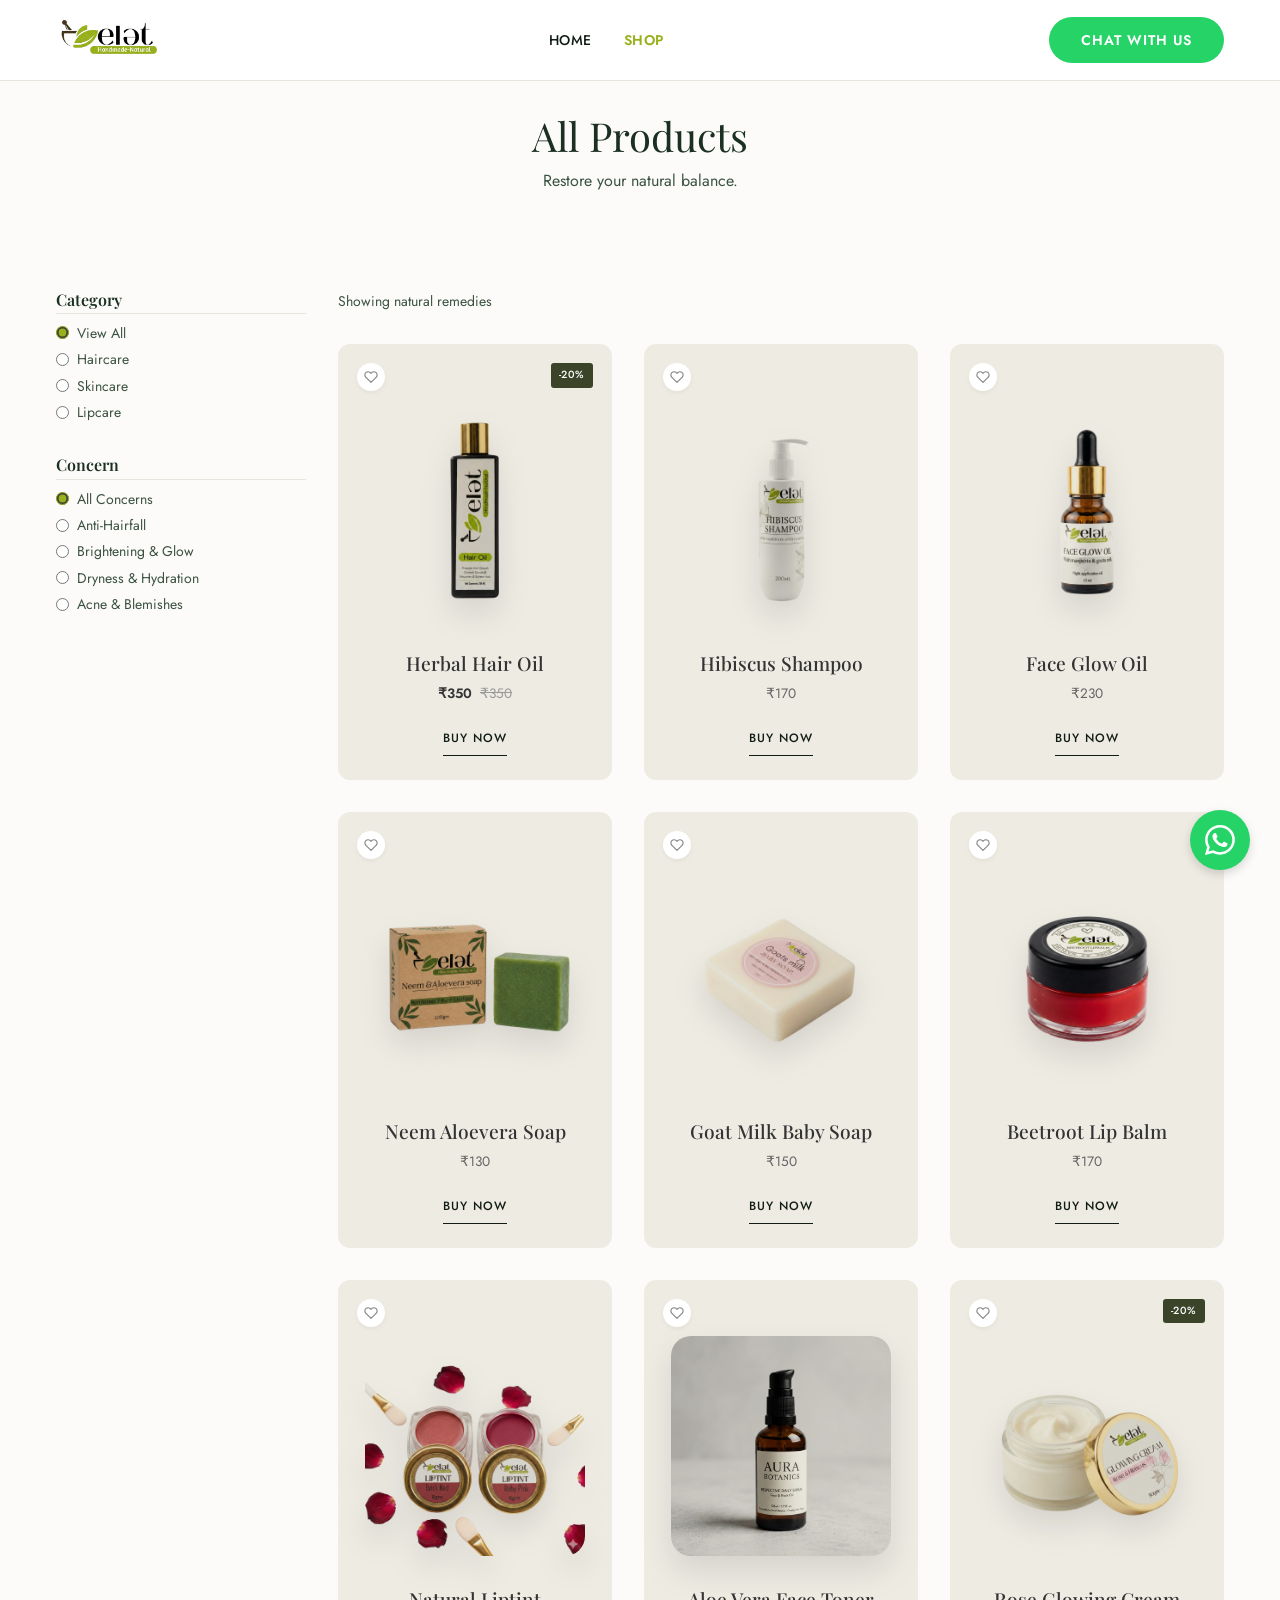
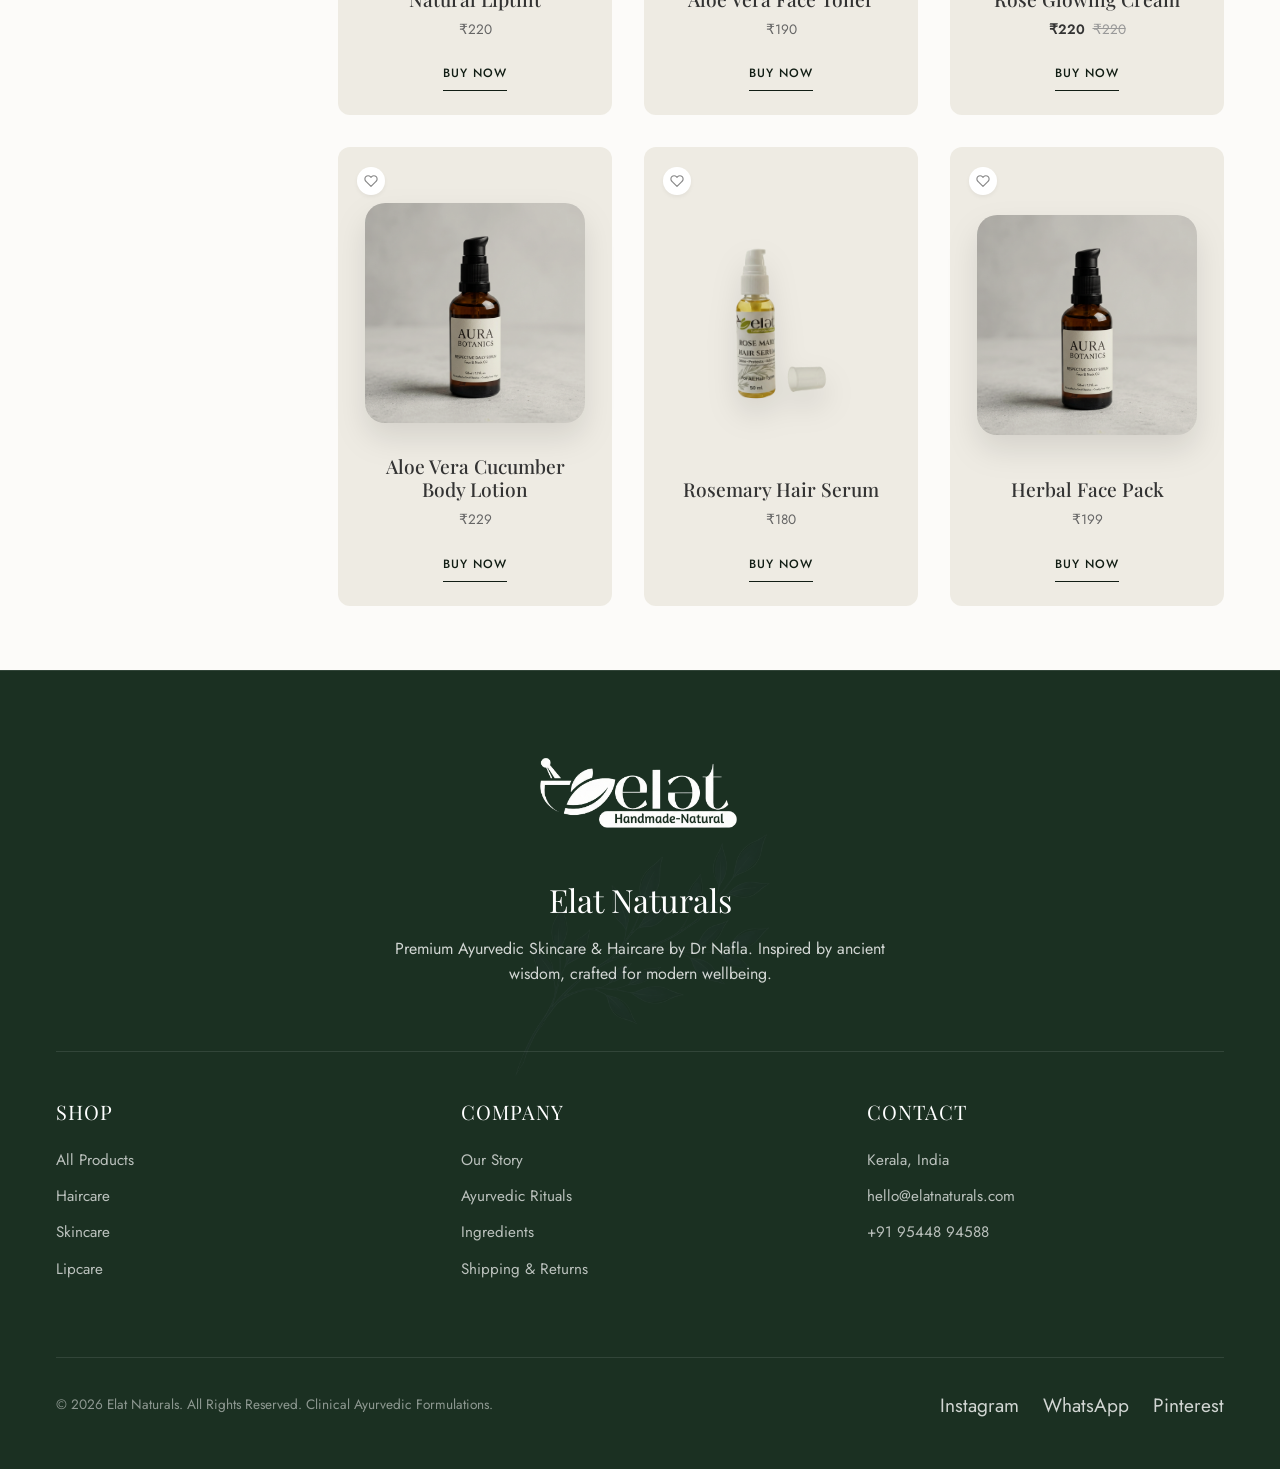
==== commit 7b0fefd0: "More fixes" ====
--- a/shop.html
+++ b/shop.html
@@ -25,12 +25,46 @@
     <!-- Header -->
     <header class="header">
         <div class="container header-inner">
-            <button class="mobile-menu-btn" aria-label="Menu">☰</button>
+            <button class="mobile-menu-btn" aria-label="Menu" id="mobile-menu-toggle">
+                <svg width="24" height="24" viewBox="0 0 24 24" fill="none" stroke="currentColor" stroke-width="2" stroke-linecap="round" stroke-linejoin="round">
+                    <line x1="3" y1="12" x2="21" y2="12"></line>
+                    <line x1="3" y1="6" x2="21" y2="6"></line>
+                    <line x1="3" y1="18" x2="21" y2="18"></line>
+                </svg>
+            </button>
             <a href="index.html" class="brand-logo"><img src="./assets/images/logo.png" alt="Elat Naturals"></a>
-            <nav class="nav-links">
+            <nav class="nav-links" id="mobile-nav">
+                <div class="mobile-menu-header">
+                    <button class="mobile-menu-close" aria-label="Close Menu">
+                        <svg width="24" height="24" viewBox="0 0 24 24" fill="none" stroke="currentColor" stroke-width="2" stroke-linecap="round" stroke-linejoin="round">
+                            <line x1="18" y1="6" x2="6" y2="18"></line>
+                            <line x1="6" y1="6" x2="18" y2="18"></line>
+                        </svg>
+                    </button>
+                </div>
                 <a href="index.html" class="nav-link">Home</a>
                 <a href="shop.html" class="nav-link" style="color: var(--color-primary); font-weight: 600;">Shop</a>
+                
+                <!-- Mobile Contact Section -->
+                <div class="mobile-contact-section">
+                    <h4 class="contact-title">Contact Us</h4>
+                    <div class="contact-items">
+                        <a href="https://wa.me/919544894588" class="contact-item">
+                            <svg width="20" height="20" fill="currentColor" viewBox="0 0 16 16"><path d="M13.601 2.326A7.854 7.854 0 0 0 7.994 0C3.627 0 .068 3.558.064 7.926c0 1.399.366 2.76 1.057 3.965L0 16l4.204-1.102a7.933 7.933 0 0 0 3.79.965h.004c4.368 0 7.926-3.558 7.93-7.93A7.898 7.898 0 0 0 13.6 2.326z"/></svg>
+                            <span>WhatsApp</span>
+                        </a>
+                        <a href="tel:+919544894588" class="contact-item">
+                            <svg width="20" height="20" fill="none" stroke="currentColor" stroke-width="2" viewBox="0 0 24 24"><path d="M22 16.92v3a2 2 0 0 1-2.18 2 19.79 19.79 0 0 1-8.63-3.07 19.5 19.5 0 0 1-6-6 19.79 19.79 0 0 1-3.07-8.67A2 2 0 0 1 4.11 2h3a2 2 0 0 1 2 1.72 12.84 12.84 0 0 0 .7 2.81 2 2 0 0 1-.45 2.11L8.09 9.91a16 16 0 0 0 6 6l1.27-1.27a2 2 0 0 1 2.11-.45 12.84 12.84 0 0 0 2.81.7A2 2 0 0 1 22 16.92z"/></svg>
+                            <span>+91 95448 94588</span>
+                        </a>
+                        <a href="mailto:hello@elatnaturals.com" class="contact-item">
+                            <svg width="20" height="20" fill="none" stroke="currentColor" stroke-width="2" viewBox="0 0 24 24"><path d="M4 4h16c1.1 0 2 .9 2 2v12c0 1.1-.9 2-2 2H4c-1.1 0-2-.9-2-2V6c0-1.1.9-2 2-2z"/><path d="M22 6l-10 7L2 6"/></svg>
+                            <span>hello@elatnaturals.com</span>
+                        </a>
+                    </div>
+                </div>
             </nav>
+            <div class="mobile-menu-overlay"></div>
             <a href="https://wa.me/919544894588" class="btn btn-whatsapp hide-mobile" target="_blank" rel="noopener">Chat with Us</a>
         </div>
     </header>
--- a/css/style.css
+++ b/css/style.css
@@ -293,9 +293,9 @@
   font-size: 1.15rem;
   line-height: 1.6;
   margin-bottom: 3rem;
-  max-width: 480px;
   color: var(--color-text-light);
   font-weight: 400;
+  max-width: 400px;
 }
 
 .btn-hero {
@@ -350,7 +350,7 @@
     letter-spacing: 2px;
     text-transform: uppercase;
     font-weight: 600;
-    color: var(--color-heading);
+    color: #ac3025;
     margin-bottom: 1rem;
     display: block;
 }
@@ -417,9 +417,7 @@
   padding: var(--spacing-lg) 0;
 }
 
-.section-bg-secondary {
-  /* background-color: var(--color-secondary); */
-}
+
 
 /* Product Cards */
 .product-grid {
@@ -1411,6 +1409,7 @@
   font-weight: 400;
   @media (max-width: 900px) {
     font-size: 11vw;
+    margin-bottom: 20px;
   }
 }
 
@@ -1454,7 +1453,7 @@
   transform: scaleX(-1);
    @media (max-width: 900px){
     top: auto;
-    bottom: 0;
+    bottom: -20px;
    }
 }
 
@@ -1711,6 +1710,13 @@
   color: #999;
   text-decoration: line-through;
 }
+.mobile-menu-header, .mobile-menu-overlay {
+  display: none;
+}
+
+.mobile-contact-section {
+  display: none;
+}
 
 /* Responsive */
 @media (max-width: 900px) {
@@ -1731,6 +1737,7 @@
   .hero-text {
     font-size: 14px;
     margin-bottom: 10px;
+    max-width: 100%;
   }
 
   .hero-title {
@@ -1771,22 +1778,112 @@
   }
 
   .nav-links {
-    display: none;
+    display: flex;
     position: fixed;
-    top: 80px;
+    top: 0;
+    right: 0;
+    width: 80%;
+    max-width: 400px;
+    height: 100vh;
+    background-color: var(--color-bg);
+    flex-direction: column;
+    padding: 6rem 2rem 2rem;
+    gap: 2rem;
+    z-index: 1001;
+    transform: translateX(100%);
+    transition: transform 0.4s cubic-bezier(0.16, 1, 0.3, 1);
+    box-shadow: -10px 0 30px rgba(0,0,0,0.1);
+  }
+
+  .nav-links.active {
+    transform: translateX(0);
+  }
+
+  .mobile-menu-header {
+    display: block;
+    position: absolute;
+    top: 1.5rem;
+    right: 1.5rem;
+  }
+
+  .mobile-menu-close {
+    color: var(--color-primary);
+    padding: 0.5rem;
+    transition: transform 0.2s;
+  }
+
+  .mobile-menu-close:active {
+    transform: scale(0.9);
+  }
+
+  .nav-link {
+    font-size: 1.25rem;
+    font-weight: 500;
+    text-transform: none;
+    letter-spacing: 0;
+    border-bottom: 1px solid var(--color-border);
+    padding-bottom: 1rem;
+    width: 100%;
+  }
+
+  .mobile-menu-overlay {
+    display: block;
+    position: fixed;
+    top: 0;
     left: 0;
     width: 100%;
-    height: calc(100vh - 80px);
-    background-color: var(--color-bg);
+    height: 100vh;
+    background: rgba(0, 0, 0, 0.3);
+    backdrop-filter: blur(4px);
+    z-index: 1000;
+    opacity: 0;
+    visibility: hidden;
+    transition: all 0.4s ease;
+  }
+
+  .mobile-menu-overlay.active {
+    opacity: 1;
+    visibility: visible;
+  }
+
+  /* Mobile Contact Section Styles */
+  .mobile-contact-section {
+    display: block;
+    margin-top: auto;
+    padding-top: 2rem;
+    border-top: 2px solid var(--color-secondary);
+  }
+
+  .contact-title {
+    font-size: 0.75rem;
+    text-transform: uppercase;
+    letter-spacing: 2px;
+    color: var(--color-text-light);
+    margin-bottom: 1.5rem;
+  }
+
+  .contact-items {
+    display: flex;
     flex-direction: column;
-    padding: 2rem;
-    gap: 1.5rem;
-    z-index: 1000;
-    box-shadow: 0 10px 15px rgba(0,0,0,0.05);
-  }
-
-  .nav-links.active {
+    gap: 1.25rem;
+  }
+
+  .contact-item {
     display: flex;
+    align-items: center;
+    gap: 1rem;
+    color: var(--color-text);
+    font-size: 0.9rem;
+    transition: color 0.2s;
+  }
+
+  .contact-item svg {
+    color: var(--color-primary);
+    flex-shrink: 0;
+  }
+
+  .contact-item:hover {
+    color: var(--color-primary);
   }
 
   .mobile-menu-btn {
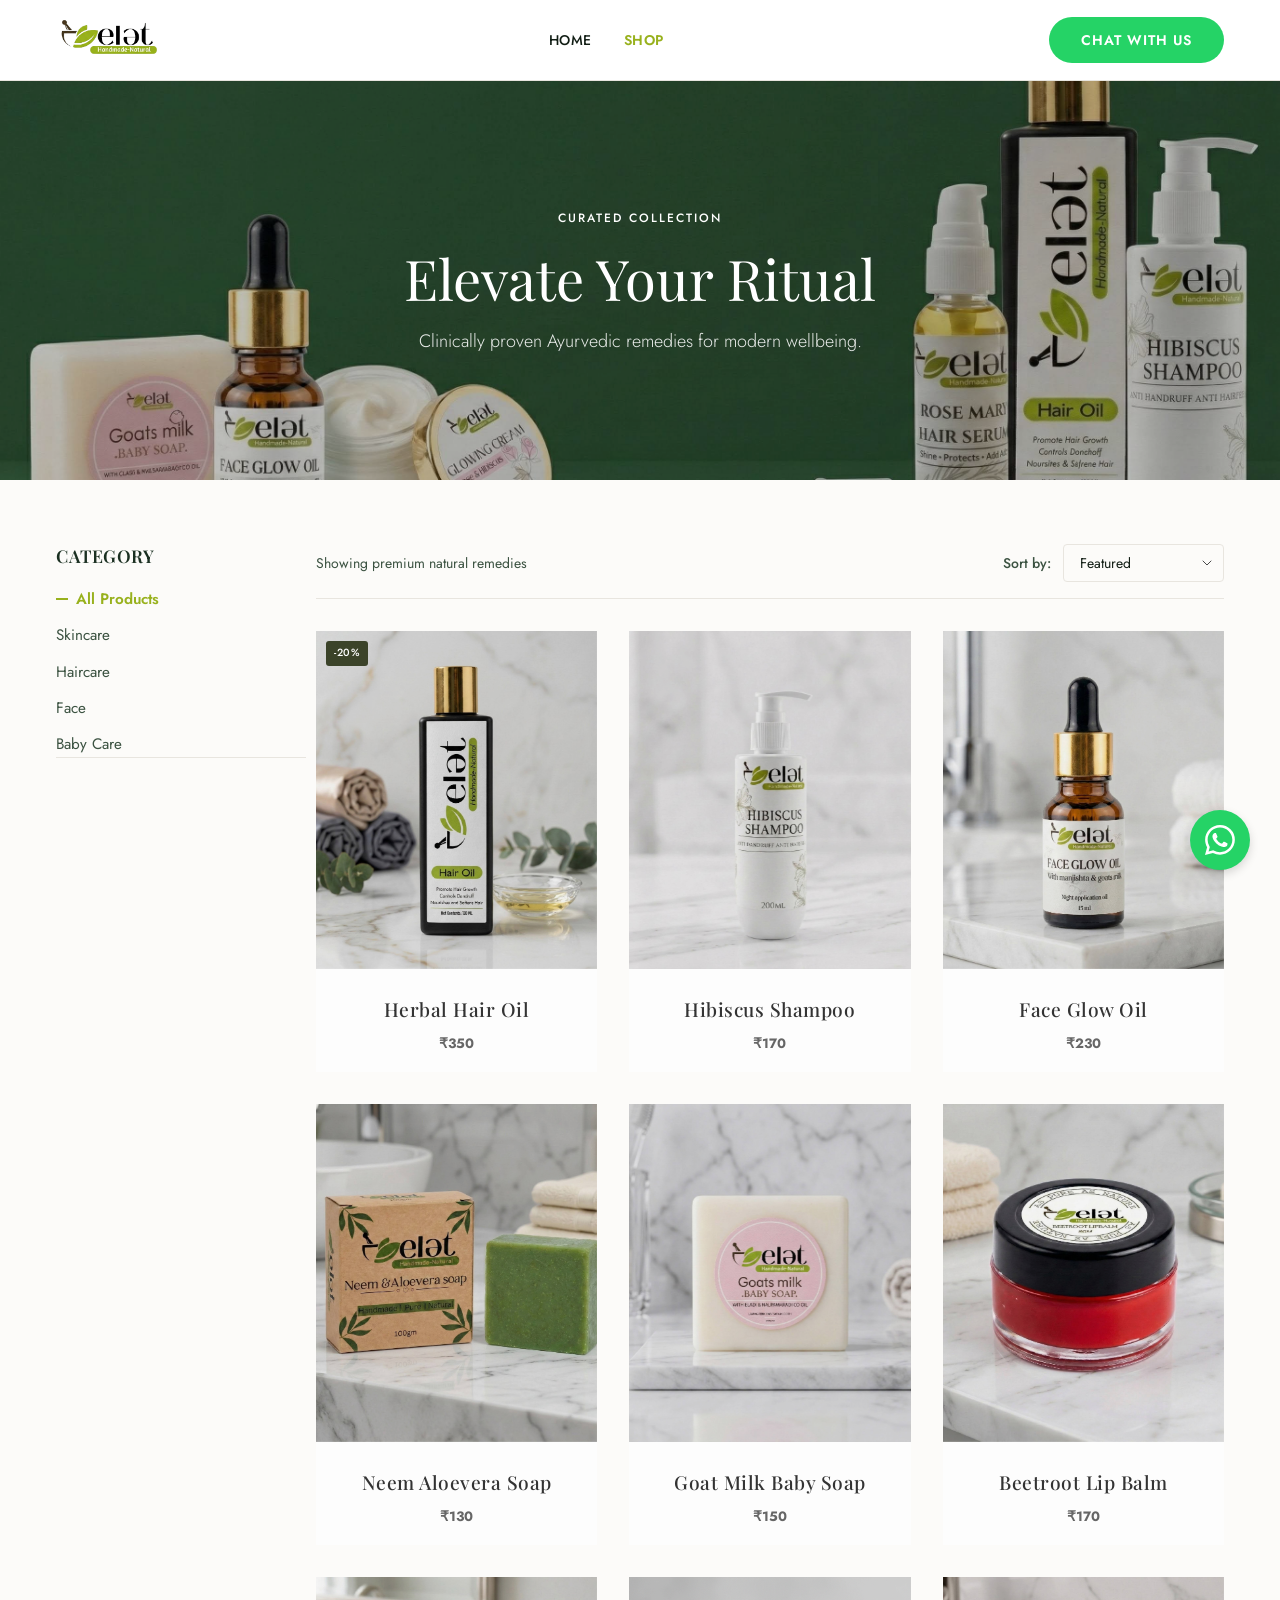
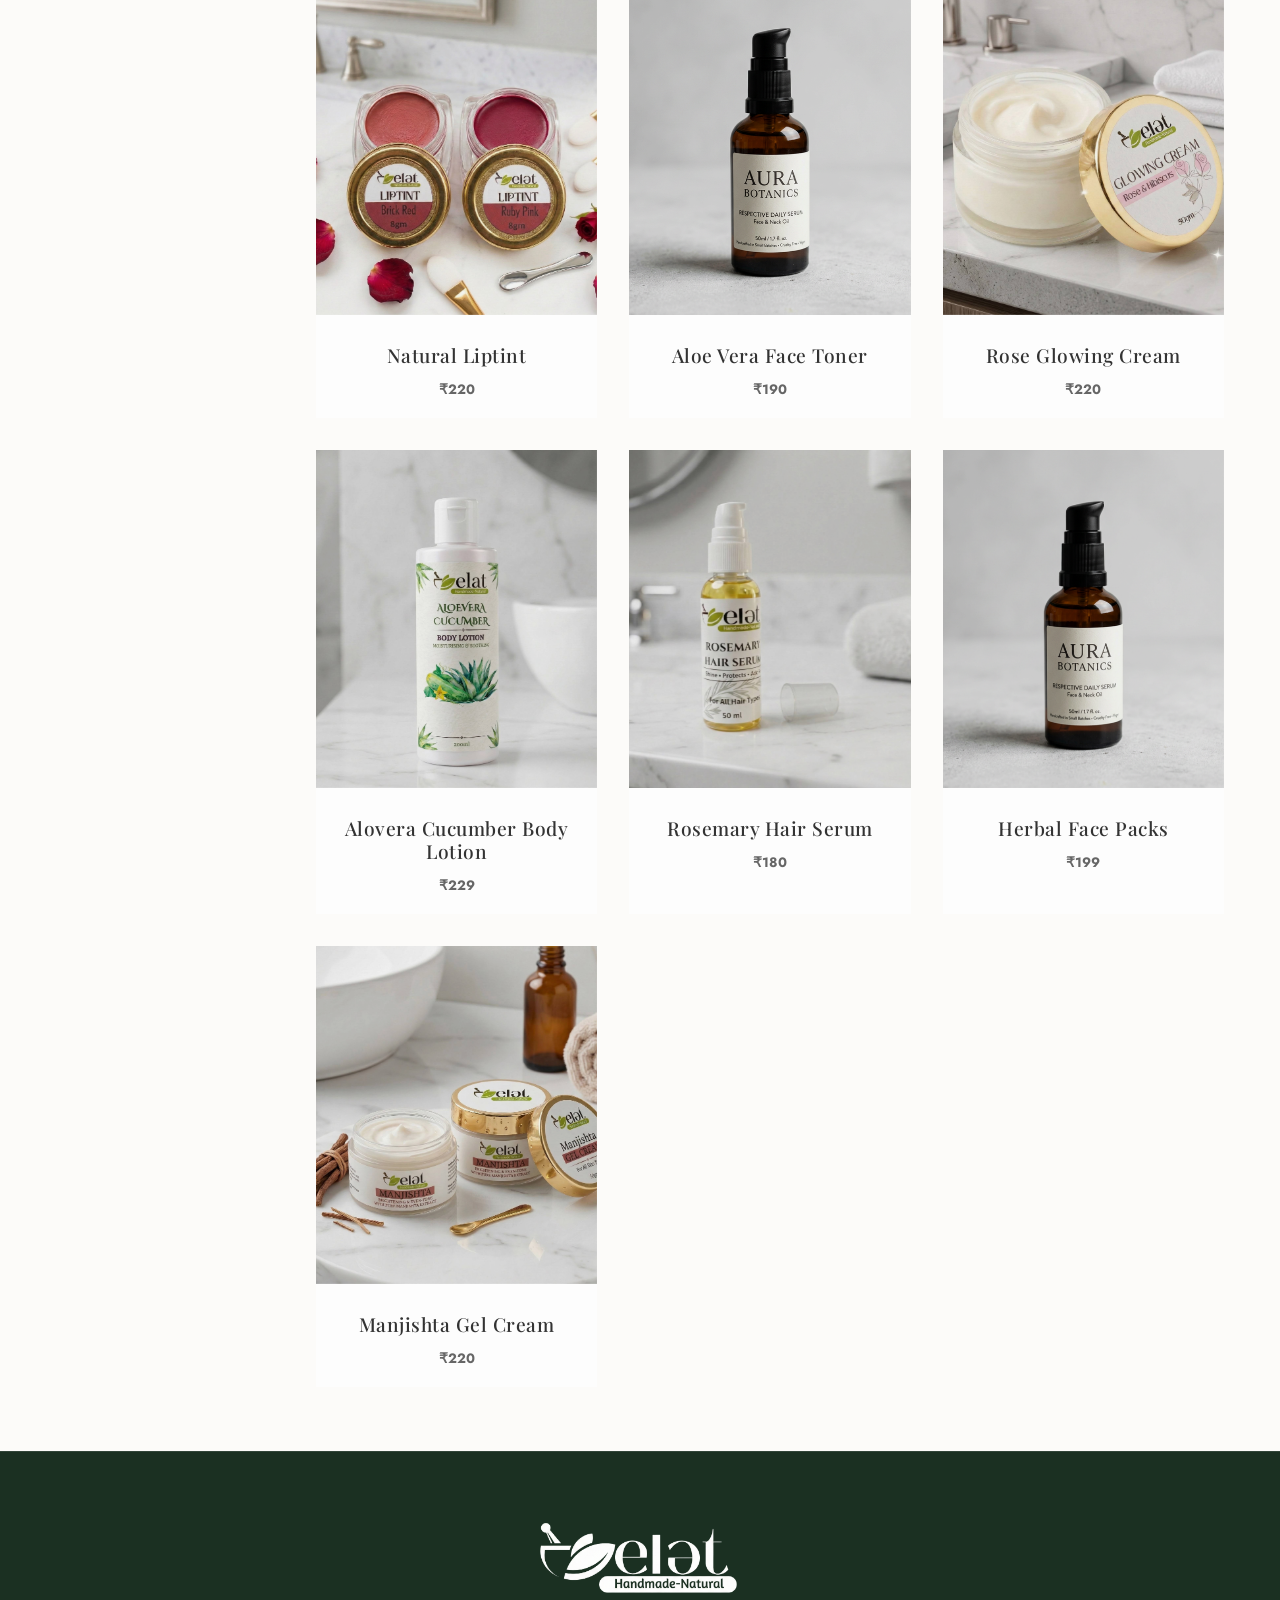
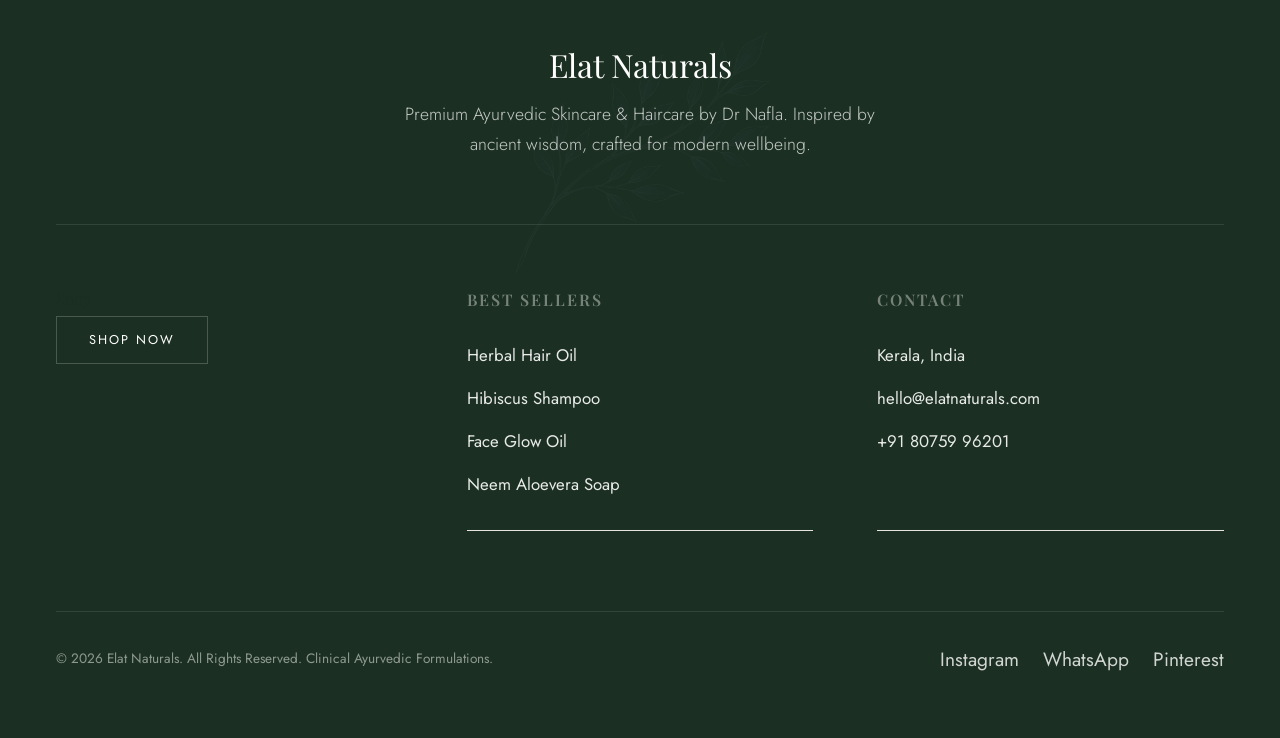
==== commit fe09812d: "new changes" ====
--- a/shop.html
+++ b/shop.html
@@ -49,13 +49,13 @@
                 <div class="mobile-contact-section">
                     <h4 class="contact-title">Contact Us</h4>
                     <div class="contact-items">
-                        <a href="https://wa.me/919544894588" class="contact-item">
+                        <a href="https://wa.me/918075996201" class="contact-item">
                             <svg width="20" height="20" fill="currentColor" viewBox="0 0 16 16"><path d="M13.601 2.326A7.854 7.854 0 0 0 7.994 0C3.627 0 .068 3.558.064 7.926c0 1.399.366 2.76 1.057 3.965L0 16l4.204-1.102a7.933 7.933 0 0 0 3.79.965h.004c4.368 0 7.926-3.558 7.93-7.93A7.898 7.898 0 0 0 13.6 2.326z"/></svg>
                             <span>WhatsApp</span>
                         </a>
-                        <a href="tel:+919544894588" class="contact-item">
+                        <a href="tel:+918075996201" class="contact-item">
                             <svg width="20" height="20" fill="none" stroke="currentColor" stroke-width="2" viewBox="0 0 24 24"><path d="M22 16.92v3a2 2 0 0 1-2.18 2 19.79 19.79 0 0 1-8.63-3.07 19.5 19.5 0 0 1-6-6 19.79 19.79 0 0 1-3.07-8.67A2 2 0 0 1 4.11 2h3a2 2 0 0 1 2 1.72 12.84 12.84 0 0 0 .7 2.81 2 2 0 0 1-.45 2.11L8.09 9.91a16 16 0 0 0 6 6l1.27-1.27a2 2 0 0 1 2.11-.45 12.84 12.84 0 0 0 2.81.7A2 2 0 0 1 22 16.92z"/></svg>
-                            <span>+91 95448 94588</span>
+                            <span>+91 80759 96201</span>
                         </a>
                         <a href="mailto:hello@elatnaturals.com" class="contact-item">
                             <svg width="20" height="20" fill="none" stroke="currentColor" stroke-width="2" viewBox="0 0 24 24"><path d="M4 4h16c1.1 0 2 .9 2 2v12c0 1.1-.9 2-2 2H4c-1.1 0-2-.9-2-2V6c0-1.1.9-2 2-2z"/><path d="M22 6l-10 7L2 6"/></svg>
@@ -65,51 +65,75 @@
                 </div>
             </nav>
             <div class="mobile-menu-overlay"></div>
-            <a href="https://wa.me/919544894588" class="btn btn-whatsapp hide-mobile" target="_blank" rel="noopener">Chat with Us</a>
+            <a href="https://wa.me/918075996201" class="btn btn-whatsapp hide-mobile" target="_blank" rel="noopener">Chat with Us</a>
         </div>
     </header>
 
     <!-- Page Title -->
-    <section class="section section-bg-secondary" style="padding: var(--spacing-md) 0;">
-        <div class="container text-center">
-            <h1 class="section-title" style="margin-bottom: 0.5rem;">All Products</h1>
-            <p style="color: var(--color-text-light);">Restore your natural balance.</p>
+    <!-- Shop Hero Banner -->
+    <section class="shop-hero">
+        <div class="shop-hero-overlay"></div>
+        <div class="container shop-hero-content">
+            <span class="shop-hero-tag">Curated Collection</span>
+            <h1 class="shop-hero-title">Elevate Your Ritual</h1>
+            <p class="shop-hero-subtitle">Clinically proven Ayurvedic remedies for modern wellbeing.</p>
         </div>
     </section>
 
     <!-- Shop Content -->
-    <section class="section">
+    <section class="section shop-section">
         <div class="container">
             <div class="shop-layout">
                 
                 <!-- Sidebar Filters -->
                 <aside class="shop-sidebar">
-                    <div class="filter-group">
-                        <h4 class="filter-title">Category</h4>
-                        <ul class="filter-list">
-                            <li><label class="filter-label"><input type="radio" name="category" value="all" checked> View All</label></li>
-                            <li><label class="filter-label"><input type="radio" name="category" value="hair"> Haircare</label></li>
-                            <li><label class="filter-label"><input type="radio" name="category" value="face"> Skincare</label></li>
-                            <li><label class="filter-label"><input type="radio" name="category" value="lips"> Lipcare</label></li>
-                        </ul>
-                    </div>
-                    
-                    <div class="filter-group" style="margin-top: 2rem;">
-                        <h4 class="filter-title">Concern</h4>
-                        <ul class="filter-list">
-                            <li><label class="filter-label"><input type="radio" name="concern" value="all" checked> All Concerns</label></li>
-                            <li><label class="filter-label"><input type="radio" name="concern" value="anti-hairfall"> Anti-Hairfall</label></li>
-                            <li><label class="filter-label"><input type="radio" name="concern" value="glow"> Brightening & Glow</label></li>
-                            <li><label class="filter-label"><input type="radio" name="concern" value="dryness"> Dryness & Hydration</label></li>
-                            <li><label class="filter-label"><input type="radio" name="concern" value="acne"> Acne & Blemishes</label></li>
-                        </ul>
-                    </div>
+                    <div class="filter-group accordion-item">
+                        <button class="filter-title accordion-header">
+                            Category
+                            <svg class="accordion-icon" width="16" height="16" viewBox="0 0 24 24" fill="none" stroke="currentColor" stroke-width="2" stroke-linecap="round" stroke-linejoin="round">
+                                <polyline points="6 9 12 15 18 9"></polyline>
+                            </svg>
+                        </button>
+                        <div class="accordion-content">
+                            <ul class="filter-list">
+                                <li>
+                                    <input type="radio" name="type" id="cat-all" value="all" checked class="filter-input">
+                                    <label for="cat-all" class="filter-link">All Products</label>
+                                </li>
+                                <li>
+                                    <input type="radio" name="type" id="cat-skincare" value="skincare" class="filter-input">
+                                    <label for="cat-skincare" class="filter-link">Skincare</label>
+                                </li>
+                                <li>
+                                    <input type="radio" name="type" id="cat-haircare" value="haircare" class="filter-input">
+                                    <label for="cat-haircare" class="filter-link">Haircare</label>
+                                </li>
+                                <li>
+                                    <input type="radio" name="type" id="cat-face" value="face" class="filter-input">
+                                    <label for="cat-face" class="filter-link">Face</label>
+                                </li>
+                                <li>
+                                    <input type="radio" name="type" id="cat-baby" value="baby care" class="filter-input">
+                                    <label for="cat-baby" class="filter-link">Baby Care</label>
+                                </li>
+                            </ul>
+                        </div>
+                    </div>
+        
                 </aside>
 
                 <!-- Product Grid Area -->
                 <main>
                     <div class="shop-toolbar">
-                        <span style="color: var(--color-text-light); font-size: 0.875rem;">Showing natural remedies</span>
+                        <span class="shop-toolbar-status">Showing premium natural remedies</span>
+                        <div class="shop-sort">
+                            <label for="sort-by">Sort by:</label>
+                            <select id="sort-by" class="sort-select">
+                                <option value="featured">Featured</option>
+                                <option value="price-low">Price: Low to High</option>
+                                <option value="price-high">Price: High to Low</option>
+                            </select>
+                        </div>
                     </div>
                     
                     <div class="product-grid" id="shop-grid">
@@ -133,23 +157,38 @@
             <div class="footer-grid">
                 <div class="footer-col">
                     <h4>Shop</h4>
-                    <a href="shop.html">All Products</a>
-                    <a href="shop.html?cat=hair">Haircare</a>
-                    <a href="shop.html?cat=face">Skincare</a>
-                    <a href="shop.html?cat=lips">Lipcare</a>
-                </div>
-                <div class="footer-col">
-                    <h4>Company</h4>
-                    <a href="index.html#about">Our Story</a>
-                    <a href="index.html#rituals">Ayurvedic Rituals</a>
-                    <a href="#">Ingredients</a>
-                    <a href="#">Shipping & Returns</a>
-                </div>
-                <div class="footer-col">
-                    <h4>Contact</h4>
-                    <p>Kerala, India</p>
-                    <a href="mailto:hello@elatnaturals.com">hello@elatnaturals.com</a>
-                    <p>+91 95448 94588</p>
+                    <a href="shop.html" class="btn-shop-now">Shop Now</a>
+                </div>
+                <div class="footer-col accordion-item">
+                    <button class="accordion-header">
+                        Best Sellers
+                        <svg class="accordion-icon" width="16" height="16" viewBox="0 0 24 24" fill="none" stroke="currentColor" stroke-width="2" stroke-linecap="round" stroke-linejoin="round">
+                            <polyline points="6 9 12 15 18 9"></polyline>
+                        </svg>
+                    </button>
+                    <div class="accordion-content">
+                        <div class="accordion-content-inner">
+                            <a href="https://wa.me/918075996201?text=I'm%20interested%20in%20Herbal%20Hair%20Oil" target="_blank">Herbal Hair Oil</a>
+                            <a href="https://wa.me/918075996201?text=I'm%20interested%20in%20Hibiscus%20Shampoo" target="_blank">Hibiscus Shampoo</a>
+                            <a href="https://wa.me/918075996201?text=I'm%20interested%20in%20Face%20Glow%20Oil" target="_blank">Face Glow Oil</a>
+                            <a href="https://wa.me/918075996201?text=I'm%20interested%20in%20Neem%20Aloevera%20Soap" target="_blank">Neem Aloevera Soap</a>
+                        </div>
+                    </div>
+                </div>
+                <div class="footer-col accordion-item">
+                    <button class="accordion-header">
+                        Contact
+                        <svg class="accordion-icon" width="16" height="16" viewBox="0 0 24 24" fill="none" stroke="currentColor" stroke-width="2" stroke-linecap="round" stroke-linejoin="round">
+                            <polyline points="6 9 12 15 18 9"></polyline>
+                        </svg>
+                    </button>
+                    <div class="accordion-content">
+                        <div class="accordion-content-inner">
+                            <p>Kerala, India</p>
+                            <a href="mailto:hello@elatnaturals.com">hello@elatnaturals.com</a>
+                            <p>+91 80759 96201</p>
+                        </div>
+                    </div>
                 </div>
             </div>
             
@@ -232,7 +271,7 @@
     </div>
 
     <!-- Floating WhatsApp Button -->
-    <a href="https://wa.me/919544894588" class="floating-whatsapp" target="_blank" rel="noopener" aria-label="Chat on WhatsApp">
+    <a href="https://wa.me/918075996201" class="floating-whatsapp" target="_blank" rel="noopener" aria-label="Chat on WhatsApp">
         <svg xmlns="http://www.w3.org/2000/svg" width="30" height="30" fill="currentColor" viewBox="0 0 16 16">
             <path d="M13.601 2.326A7.854 7.854 0 0 0 7.994 0C3.627 0 .068 3.558.064 7.926c0 1.399.366 2.76 1.057 3.965L0 16l4.204-1.102a7.933 7.933 0 0 0 3.79.965h.004c4.368 0 7.926-3.558 7.93-7.93A7.898 7.898 0 0 0 13.6 2.326zM7.994 14.521a6.573 6.573 0 0 1-3.356-.92l-.24-.144-2.494.654.666-2.433-.156-.251a6.56 6.56 0 0 1-1.007-3.505c0-3.626 2.957-6.584 6.591-6.584a6.56 6.56 0 0 1 4.66 1.931 6.557 6.557 0 0 1 1.928 4.66c-.004 3.639-2.961 6.592-6.592 6.592zm3.615-4.934c-.197-.099-1.17-.578-1.353-.646-.182-.065-.315-.099-.445.099-.133.197-.513.646-.627.775-.114.133-.232.148-.43.05-.197-.1-.836-.308-1.592-.985-.59-.525-.985-1.175-1.103-1.372-.114-.198-.011-.304.088-.403.087-.088.197-.232.296-.346.1-.114.133-.198.198-.33.065-.134.034-.248-.015-.347-.05-.099-.445-1.076-.612-1.47-.16-.389-.323-.335-.445-.34-.114-.007-.247-.007-.38-.007a.729.729 0 0 0-.529.247c-.182.198-.691.677-.691 1.654 0 .977.71 1.916.81 2.049.098.133 1.394 2.132 3.383 2.992.47.205.84.326 1.129.418.475.152.904.129 1.246.08.38-.058 1.171-.48 1.338-.943.164-.464.164-.86.114-.943-.049-.084-.182-.133-.38-.232z"/>
         </svg>
--- a/css/style.css
+++ b/css/style.css
@@ -113,6 +113,11 @@
   color: var(--color-text-light);
   margin-bottom: var(--spacing-lg);
   font-weight: 300;
+  @media (max-width: 500px) {
+    max-width: 80%;
+    margin-left: auto;
+    margin-right: auto;
+  }
 }
 
 /* Buttons */
@@ -269,7 +274,8 @@
   text-transform: uppercase;
   border: 1px solid var(--color-text);
   padding: 4px 12px;
-  margin-bottom: 1.5rem;
+  margin-bottom: .5rem;
+  margin-top: 1rem;
   border-radius: 2px;
 }
 
@@ -416,6 +422,11 @@
 .section {
   padding: var(--spacing-lg) 0;
 }
+.section.shop-section{
+  @media (max-width: 900px) {
+    padding-top: 10px;
+  }
+}
 
 
 
@@ -440,98 +451,78 @@
   transition: opacity var(--transition-normal);
 }
 
+.new-ui-card {
+  gap: 1.5rem;
+}
+
 .product-card:hover, .premium-card:hover, .ref-product-card:hover {
   transform: none;
   box-shadow: none;
 }
 
-.product-image-wrap, .premium-card-img-wrap, .ref-product-img-wrap {
+.product-image-wrap {
   position: relative;
   width: 100%;
-  aspect-ratio: 4 / 5;
-  background-color: #f7f7f7;
-  overflow: hidden;
-  margin-bottom: 1.25rem;
   display: flex;
   align-items: center;
   justify-content: center;
-}
-
-.product-image-wrap img, .premium-card-img-wrap img, .ref-product-img-wrap img {
+  margin-bottom: 1rem;
+}
+
+.product-tile-img {
+  max-width: 100%;
+  height: auto;
+  object-fit: contain;
+  mix-blend-mode: multiply;
+}
+
+.discount-badge {
+  position: absolute;
+  top: 10px;
+  left: 10px;
+  background-color: #3b5241; /* Dark green badge */
+  color: white;
+  padding: 2px 8px;
+  font-size: 0.7rem;
+  font-weight: 500;
+  border-radius: 2px;
+  z-index: 2;
+}
+
+.card-bottom-info {
+  display: flex;
+  flex-direction: column;
+  align-items: center;
+  gap: 0.25rem;
   width: 100%;
-  height: 100%;
-  object-fit: cover;
-  transition: transform 0.6s ease;
-  mix-blend-mode: multiply;
-}
-
-.product-card:hover .product-image-wrap img, 
-.premium-card:hover .premium-card-img-wrap img,
-.ref-product-card:hover .ref-product-img-wrap img {
-  transform: scale(1.03);
-}
-
-.product-badge, .premium-card-tag, .ref-sale-tag {
-  position: absolute;
-  top: 1rem;
-  left: 1rem;
-  background-color: var(--color-text);
-  color: var(--color-white);
-  font-size: 0.6rem;
-  font-weight: 500;
-  padding: 4px 10px;
-  text-transform: uppercase;
-  letter-spacing: 1px;
-  z-index: 2;
-  border-radius: 0;
-}
-
-.product-info, .premium-card-info {
-  display: flex;
-  flex-direction: column;
-  align-items: center;
-  gap: 0.35rem;
-  padding: 0 0.5rem;
-  width: 100%;
-}
-
-.product-title, .premium-card-title, .ref-product-title {
+}
+
+.card-title {
+  font-family: var(--font-body);
+  font-size: 0.85rem;
+  color: var(--color-text-light);
+  margin: 0;
+  font-weight: 400;
+  letter-spacing: 0.5px;
+  text-transform: capitalize;
+}
+
+.card-price {
   font-family: var(--font-body);
   font-size: 0.9rem;
-  font-weight: 500;
   color: var(--color-text);
-  margin: 0;
-  width: 100%;
-  letter-spacing: 0.5px;
-  transition: color var(--transition-fast);
-  margin-bottom: 0.25rem;
-}
-
-.product-category, .premium-card-size, .premium-card-meta, .ref-product-type {
-  font-size: 0.75rem;
-  color: var(--color-text-light);
-  text-transform: uppercase;
-  letter-spacing: 1px;
-  display: flex;
-  justify-content: center;
-  align-items: center;
-  width: 100%;
-  margin: 0;
-}
-
-.product-price, .premium-card-price, .ref-product-price {
-  font-family: var(--font-body);
-  font-size: 0.85rem;
-  color: var(--color-text);
-  font-weight: 400;
-  margin-top: 0.25rem;
-  width: 100%;
-}
-
-.product-price del, .premium-card-price del, .ref-product-price del {
-  color: var(--color-text-light);
-  margin-right: 0.5rem;
-  opacity: 0.7;
+  font-weight: 700;
+  margin-bottom: 0.1rem;
+}
+
+.product-rating {
+  margin-top: 0.2rem;
+}
+
+.stars {
+  display: flex;
+  gap: 2px;
+  color: #3b5241; /* Matching green for stars */
 }
 
 .btn-buy-whatsapp, .premium-card-btn, .ref-btn-add, .btn-buy-now {
@@ -666,6 +657,10 @@
   z-index: 10;
   /* box-shadow: 0 2px 5px rgba(0, 0, 0, 0.1); */
   transition: all 0.2s;
+  @media (max-width: 500px) {
+    top: 5px;
+    right: 5px;
+}
 }
 
 .modal-close:hover {
@@ -686,6 +681,9 @@
   justify-content: center;
   padding: 2rem;
   background-color: transparent; 
+  @media (max-width: 600px) {
+    padding: 1rem;
+}
 }
 
 .modal-main-image img {
@@ -820,10 +818,11 @@
 .footer {
   background-color: #1B3022; /* Deep Forest Green */
   color: #FFFFFF;
-  padding: 5rem 0 3rem;
+  padding: 6rem 0 4rem;
   border-top: 1px solid rgba(255, 255, 255, 0.1);
   position: relative;
   overflow: hidden;
+  padding-top: 4rem;
 }
 
 .footer::before {
@@ -867,35 +866,80 @@
 .footer-brand-text {
   max-width: 500px;
   margin: 0 auto;
-  font-size: 1rem;
-  line-height: 1.6;
-  color: rgba(255, 255, 255, 0.8);
+  font-size: 1.1rem;
+  line-height: 1.7;
+  color: rgba(255, 255, 255, 0.75);
+  font-weight: 300;
 }
 
 .footer-grid {
   display: grid;
   grid-template-columns: repeat(3, 1fr);
-  gap: 3rem;
-  margin-bottom: 4rem;
+  gap: 4rem;
+  margin-bottom: 5rem;
   border-top: 1px solid rgba(255, 255, 255, 0.1);
-  padding-top: 3rem;
-}
-
-.footer-col h4 {
+  padding-top: 4rem;
+}
+
+.footer-col .accordion-header {
+  width: 100%;
+  text-align: left;
+  padding: 0;
+  background: none;
+  border: none;
   font-family: var(--font-heading);
-  font-size: 1.25rem;
-  margin-bottom: 1.5rem;
+  font-size: 1rem;
+  margin-bottom: 2rem;
+  color: rgba(255, 255, 255, 0.4);
+  text-transform: uppercase;
+  letter-spacing: 2px;
+  font-weight: 600;
+  display: flex;
+  justify-content: space-between;
+  align-items: center;
+}
+
+.footer-col .accordion-icon {
+  display: none;
+}
+
+/* Desktop Accordion Reset */
+@media (min-width: 769px) {
+  .footer-col .accordion-header {
+    cursor: default;
+    pointer-events: none;
+  }
+  .footer-col .accordion-content {
+    max-height: none !important;
+    overflow: visible;
+    display: block;
+  }
+}
+
+.footer-col a, .footer-col p {
+  display: block;
+  font-size: 1.05rem;
+  color: rgba(255, 255, 255, 0.9);
+  margin-bottom: 1rem;
+  transition: all var(--transition-fast);
+  font-weight: 400;
+}
+
+.footer-col a.btn-shop-now {
+  display: inline-block;
+  padding: 0.8rem 2rem;
+  border: 1px solid rgba(255, 255, 255, 0.2);
   color: #FFFFFF;
   text-transform: uppercase;
-  letter-spacing: 1px;
-}
-
-.footer-col a, .footer-col p {
-  display: block;
-  font-size: 0.95rem;
-  color: rgba(255, 255, 255, 0.7);
-  margin-bottom: 0.75rem;
-  transition: color var(--transition-fast);
+  font-size: 0.8rem;
+  letter-spacing: 2px;
+  margin-top: 0.5rem;
+}
+
+.footer-col a.btn-shop-now:hover {
+  background: #FFFFFF;
+  color: #1B3022;
+  border-color: #FFFFFF;
 }
 
 .footer-col a:hover {
@@ -931,8 +975,44 @@
 @media (max-width: 768px) {
   .footer-grid {
     grid-template-columns: 1fr;
+    text-align: left;
+    gap: 0;
+  }
+  
+  .footer-col {
+    border-bottom: 1px solid rgba(255, 255, 255, 0.1);
+  }
+
+  .footer-col .accordion-header {
+    padding: 1.5rem 0;
+    margin-bottom: 0;
+    cursor: pointer;
+    pointer-events: auto;
+  }
+
+  .footer-col .accordion-icon {
+    display: block;
+    transition: transform 0.3s ease;
+    color: rgba(255, 255, 255, 0.4);
+  }
+
+  .footer-col .accordion-header.active .accordion-icon {
+    transform: rotate(180deg);
+  }
+
+  .footer-col .accordion-content {
+    max-height: 0;
+    overflow: hidden;
+    transition: max-height 0.3s ease;
+  }
+
+  .footer-col .accordion-content-inner {
+    padding-bottom: 1.5rem;
+  }
+
+  .footer-col:first-child {
+    border-top: 1px solid rgba(255, 255, 255, 0.1);
     text-align: center;
-    gap: 2rem;
   }
   
   .footer-bottom {
@@ -946,7 +1026,7 @@
 .shop-layout {
   display: grid;
   grid-template-columns: 250px 1fr;
-  gap: var(--spacing-md);
+  gap: 10px;
 }
 
 .shop-sidebar {
@@ -957,47 +1037,127 @@
 }
 
 .filter-group {
-  margin-bottom: var(--spacing-sm);
+  margin-bottom: var(--spacing-md);
 }
 
 .filter-title {
   font-family: var(--font-heading);
+  font-size: 1.1rem;
   font-weight: 600;
-  margin-bottom: 0.5rem;
-  border-bottom: 1px solid var(--color-border);
-  padding-bottom: 0.25rem;
+  margin-bottom: 1.25rem;
+  letter-spacing: 0.5px;
+  color: var(--color-heading);
+  text-transform: uppercase;
+  display: flex;
+  justify-content: space-between;
+  align-items: center;
+  width: 100%;
+  text-align: left;
+  padding: 0;
+  background: none;
+  border: none;
+  cursor: default;
+}
+
+.filter-title .accordion-icon {
+    display: none;
+}
+
+.filter-group .accordion-content {
+    max-height: none;
+    overflow: visible;
 }
 
 .filter-list {
   list-style: none;
-}
-
-.filter-label {
-  display: flex;
-  align-items: center;
-  gap: 0.5rem;
-  margin-bottom: 0.25rem;
-  font-size: 0.875rem;
+  display: flex;
+  flex-direction: column;
+  gap: 0.75rem;
+}
+
+.filter-input {
+  display: none;
+}
+
+.filter-link {
+  display: flex;
+  align-items: center;
+  font-size: 0.95rem;
+  color: var(--color-text-light);
   cursor: pointer;
-  color: var(--color-text-light);
-}
-
-.filter-label:hover {
+  transition: all var(--transition-fast);
+  position: relative;
+  padding-left: 0;
+}
+
+.filter-link:hover {
   color: var(--color-primary);
-}
-
-.filter-label input[type="radio"],
-.filter-label input[type="checkbox"] {
-  accent-color: var(--color-primary);
+  transform: translateX(4px);
+}
+
+.filter-input:checked + .filter-link {
+  color: var(--color-primary);
+  font-weight: 600;
+  padding-left: 1.25rem;
+}
+
+.filter-input:checked + .filter-link::before {
+  content: '';
+  position: absolute;
+  left: 0;
+  top: 50%;
+  transform: translateY(-50%);
+  width: 12px;
+  height: 2px;
+  background-color: var(--color-primary);
+}
+
+/* Mobile Accordion Styles */
+@media (max-width: 900px) {
+    .filter-group.accordion-item {
+        border-bottom: 1px solid var(--color-border);
+        margin-bottom: var(--spacing-sm);
+    }
+
+    .filter-title.accordion-header {
+        padding: 1rem 0;
+        margin-bottom: 0;
+        cursor: pointer;
+    }
+
+    .filter-title .accordion-icon {
+        display: block;
+        transition: transform 0.3s ease;
+    }
+
+    .filter-title.active .accordion-icon {
+        transform: rotate(-180deg);
+    }
+
+    .filter-group .accordion-content {
+        max-height: 0;
+        overflow: hidden;
+        transition: max-height 0.3s ease;
+    }
+
+    .filter-list {
+        padding-bottom: 1.5rem;
+    }
 }
 
 .shop-toolbar {
   display: flex;
   justify-content: space-between;
   align-items: center;
+  flex-wrap: wrap;
   margin-bottom: var(--spacing-md);
 }
-
+@media (max-width: 460px) {
+  .shop-toolbar {
+    flex-direction: column-reverse;
+    align-items: flex-start !important;
+  }
+}
 .sort-select {
   padding: 0.5rem;
   border: 1px solid var(--color-border);
@@ -1483,7 +1643,6 @@
 .product-image-wrap,
 .premium-card-img-wrap {
   background-color: #f4f4f4;
-  padding: 1.5rem;
   margin-bottom: 1.5rem;
   position: relative;
   aspect-ratio: 1 / 1.2;
@@ -1498,7 +1657,7 @@
 .premium-card-img-wrap img {
   width: 100%;
   height: 100%;
-  object-fit: contain;
+  object-fit: cover;
   transition: transform 0.5s ease;
 }
 
@@ -1596,9 +1755,6 @@
 
 /* New Product Tile UI */
 .product-card.new-ui-card {
-  background-color: #eeebe3;
-  border-radius: 12px;
-  padding: 1.5rem;
   display: flex !important;
   flex-direction: column;
   align-items: center;
@@ -1606,7 +1762,8 @@
   box-shadow: none;
   transition: transform 0.3s ease;
   cursor: pointer;
-  min-height: 380px;
+  gap: 5px;
+  /* min-height: 380px; */
 }
 .product-card.new-ui-card:hover {
   transform: translateY(-5px);
@@ -1680,7 +1837,7 @@
 .card-bottom-info {
   text-align: center;
   width: 100%;
-  margin-top: auto;
+  margin-top: 0;
 }
 
 .card-title {
@@ -1741,7 +1898,7 @@
   }
 
   .hero-title {
-    font-size: 3rem;
+    font-size: 3.5rem;
   }
 
   .shop-layout {
@@ -1754,7 +1911,6 @@
 
   .shop-sidebar {
     position: static;
-    margin-bottom: var(--spacing-md);
   }
 
   .modal-content {
@@ -1771,7 +1927,7 @@
 
 @media (max-width: 768px) {
   .hero {
-    background: url("../assets/images/hero-products-mob.png");
+    background: url("../assets/images/hero-products-mob.jpg");
     background-size: cover;
     background-position: center;
     height: 204vw;
@@ -1891,13 +2047,16 @@
   }
 
   .footer-grid {
-    grid-template-columns: 1fr 1fr;
+    /* grid-template-columns: 1fr 1fr; */
+    margin-bottom: 0;
+    padding-top: 0;
   }
 }
 
 @media (max-width: 480px) {
   .footer-grid {
     grid-template-columns: 1fr;
+
   }
 
   .product-grid {
@@ -1921,7 +2080,7 @@
 .feature-card {
   flex: 1;
   min-width: 300px;
-  padding: var(--spacing-lg) var(--spacing-md);
+  padding: var(--spacing-md) var(--spacing-md);
   text-align: center;
   display: flex;
   flex-direction: column;
@@ -1931,7 +2090,7 @@
 }
 
 .feature-card-1 {
-  background-color: #e2e7d6;
+  background-color: #b7cfac73;
 }
 
 .feature-card-2 {
@@ -1939,18 +2098,18 @@
 }
 
 .feature-card-3 {
-  background-color: #dedede;
+  background-color: #b7cfac73;
 }
 
 .feature-icon {
   margin-bottom: 2rem;
-  color: var(--color-primary-dark);
+  color: #596b00;
 }
 
 .feature-title {
   font-size: 2rem;
   margin-bottom: 1.5rem;
-  color: var(--color-primary-dark);
+  color: #596b00;
   font-weight: 500;
 }
 
@@ -1958,7 +2117,7 @@
   font-size: 1rem;
   color: var(--color-text-light);
   max-width: 280px;
-  margin-bottom: 2.5rem;
+  margin-bottom: 1rem;
   line-height: 1.6;
 }
 
@@ -1990,4 +2149,182 @@
   .feature-card {
     flex: 1 1 100%;
   }
-}+}
+/* Shop Hero Banner */
+.shop-hero {
+    position: relative;
+    height: 400px;
+    display: flex;
+    align-items: center;
+    justify-content: center;
+    background: url("../assets/images/shop-banner.jpg") center/cover no-repeat;
+    overflow: hidden;
+}
+
+
+.shop-hero-overlay {
+    position: absolute;
+    top: 0;
+    left: 0;
+    width: 100%;
+    height: 100%;
+    background: rgba(0, 0, 0, 0.25);
+    z-index: 1;
+    @media (max-width: 768px) {
+      background: #0000009c;
+    }
+}
+
+.shop-hero-content {
+    position: relative;
+    z-index: 2;
+    text-align: center;
+    color: var(--color-white);
+    max-width: 700px;
+}
+@media (max-width: 500px) {
+  .shop-hero-content {
+    max-width: 70vw;
+  }
+}
+
+.shop-hero-tag {
+    display: inline-block;
+    font-size: 0.75rem;
+    letter-spacing: 2px;
+    text-transform: uppercase;
+    margin-bottom: 1rem;
+    font-weight: 500;
+}
+
+.shop-hero-title {
+    font-family: var(--font-heading);
+    font-size: 3.5rem;
+    margin-bottom: 1rem;
+    line-height: 1.2;
+    color: var(--color-white);
+}
+
+.shop-hero-subtitle {
+    font-size: 1.125rem;
+    font-weight: 300;
+    opacity: 0.9;
+    max-width: 500px;
+    margin: 0 auto;
+}
+
+@media (max-width: 768px) {
+    .shop-hero {
+        height: 250px;
+    }
+    .shop-hero-title {
+        font-size: 2.25rem;
+    }
+    .shop-hero-subtitle {
+        font-size: 1rem;
+    }
+}
+
+/* Founder Section Enhancements */
+.founder-role {
+    margin-bottom: 1.5rem;
+    color: var(--color-accent);
+    font-family: var(--font-body);
+    font-weight: 500;
+    text-transform: uppercase;
+    font-size: 0.875rem;
+    letter-spacing: 1px;
+}
+
+.founder-bio {
+    margin-bottom: 1.25rem;
+    line-height: 1.7;
+    color: var(--color-text);
+}
+
+.founder-credentials {
+    list-style: none;
+    padding: 0;
+    margin: 1.5rem 0 2rem 0;
+    display: grid;
+    grid-template-columns: repeat(auto-fit, minmax(250px, 1fr));
+    gap: 0.75rem;
+}
+
+.founder-credentials li {
+    position: relative;
+    padding-left: 1.75rem;
+    font-size: 0.9375rem;
+    color: var(--color-text-light);
+    line-height: 1.4;
+}
+
+.founder-credentials li::before {
+    content: "";
+    position: absolute;
+    left: 0;
+    top: 2px;
+    width: 16px;
+    height: 16px;
+    background-color: var(--color-primary);
+    mask: url("data:image/svg+xml,%3Csvg xmlns='http://www.w3.org/2000/svg' viewBox='0 0 24 24' fill='none' stroke='currentColor' stroke-width='2' stroke-linecap='round' stroke-linejoin='round'%3E%3Cpath d='M11 20A7 7 0 0 1 9.8 6.1C15.5 5 17 4.48 19 2c1 2 2 3.5 1 8-.5 2.2-5 12-10 10Z'%3E%3C/path%3E%3Cpath d='M17.4 6.2c.2.8.3 1.2-.3 2.5'%3E%3C/path%3E%3Cpath d='M9.59 20.31c.09.39.26.69.41.69.15 0 .32-.3.41-.69'%3E%3C/path%3E%3Cpath d='M12.8 15.6c.4.1.8.2.8.2'%3E%3C/path%3E%3Cpath d='M9.5 10.3c.4 0 .7.1.7.1'%3E%3C/path%3E%3C/svg%3E") no-repeat center/contain;
+    -webkit-mask: url("data:image/svg+xml,%3Csvg xmlns='http://www.w3.org/2000/svg' viewBox='0 0 24 24' fill='none' stroke='currentColor' stroke-width='2' stroke-linecap='round' stroke-linejoin='round'%3E%3Cpath d='M11 20A7 7 0 0 1 9.8 6.1C15.5 5 17 4.48 19 2c1 2 2 3.5 1 8-.5 2.2-5 12-10 10Z'%3E%3C/path%3E%3Cpath d='M17.4 6.2c.2.8.3 1.2-.3 2.5'%3E%3C/path%3E%3Cpath d='M9.59 20.31c.09.39.26.69.41.69.15 0 .32-.3.41-.69'%3E%3C/path%3E%3Cpath d='M12.8 15.6c.4.1.8.2.8.2'%3E%3C/path%3E%3Cpath d='M9.5 10.3c.4 0 .7.1.7.1'%3E%3C/path%3E%3C/svg%3E") no-repeat center/contain;
+}
+
+@media (max-width: 768px) {
+    .founder-credentials {
+        grid-template-columns: 1fr;
+    }
+}
+
+/* Shop Toolbar & Sorting */
+.shop-toolbar {
+    display: flex;
+    justify-content: space-between;
+    align-items: center;
+    margin-bottom: 2rem;
+    padding-bottom: 1rem;
+    border-bottom: 1px solid var(--color-border);
+}
+
+.shop-toolbar-status {
+    color: var(--color-text-light);
+    font-size: 0.875rem;
+}
+
+.shop-sort {
+    display: flex;
+    align-items: center;
+    gap: 0.75rem;
+}
+
+.shop-sort label {
+    font-size: 0.875rem;
+    color: var(--color-text-light);
+    font-weight: 500;
+}
+
+.sort-select {
+    padding: 0.5rem 2rem 0.5rem 1rem;
+    font-size: 0.875rem;
+    color: var(--color-text-dark);
+    background-color: transparent;
+    border: 1px solid var(--color-border);
+    border-radius: 4px;
+    cursor: pointer;
+    font-family: inherit;
+    appearance: none;
+    background-image: url("data:image/svg+xml,%3Csvg xmlns='http://www.w3.org/2000/svg' width='16' height='16' fill='none' stroke='%234a4a4a' stroke-linecap='round' stroke-linejoin='round' stroke-width='1.5' viewBox='0 0 24 24'%3E%3Cpath d='m6 9 6 6 6-6'/%3E%3C/svg%3E");
+    background-repeat: no-repeat;
+    background-position: right 0.5rem center;
+    transition: var(--transition-base);
+}
+
+.sort-select:focus {
+    outline: none;
+    border-color: var(--color-primary);
+}
+
+.sort-select:hover {
+    border-color: var(--color-primary);
+}
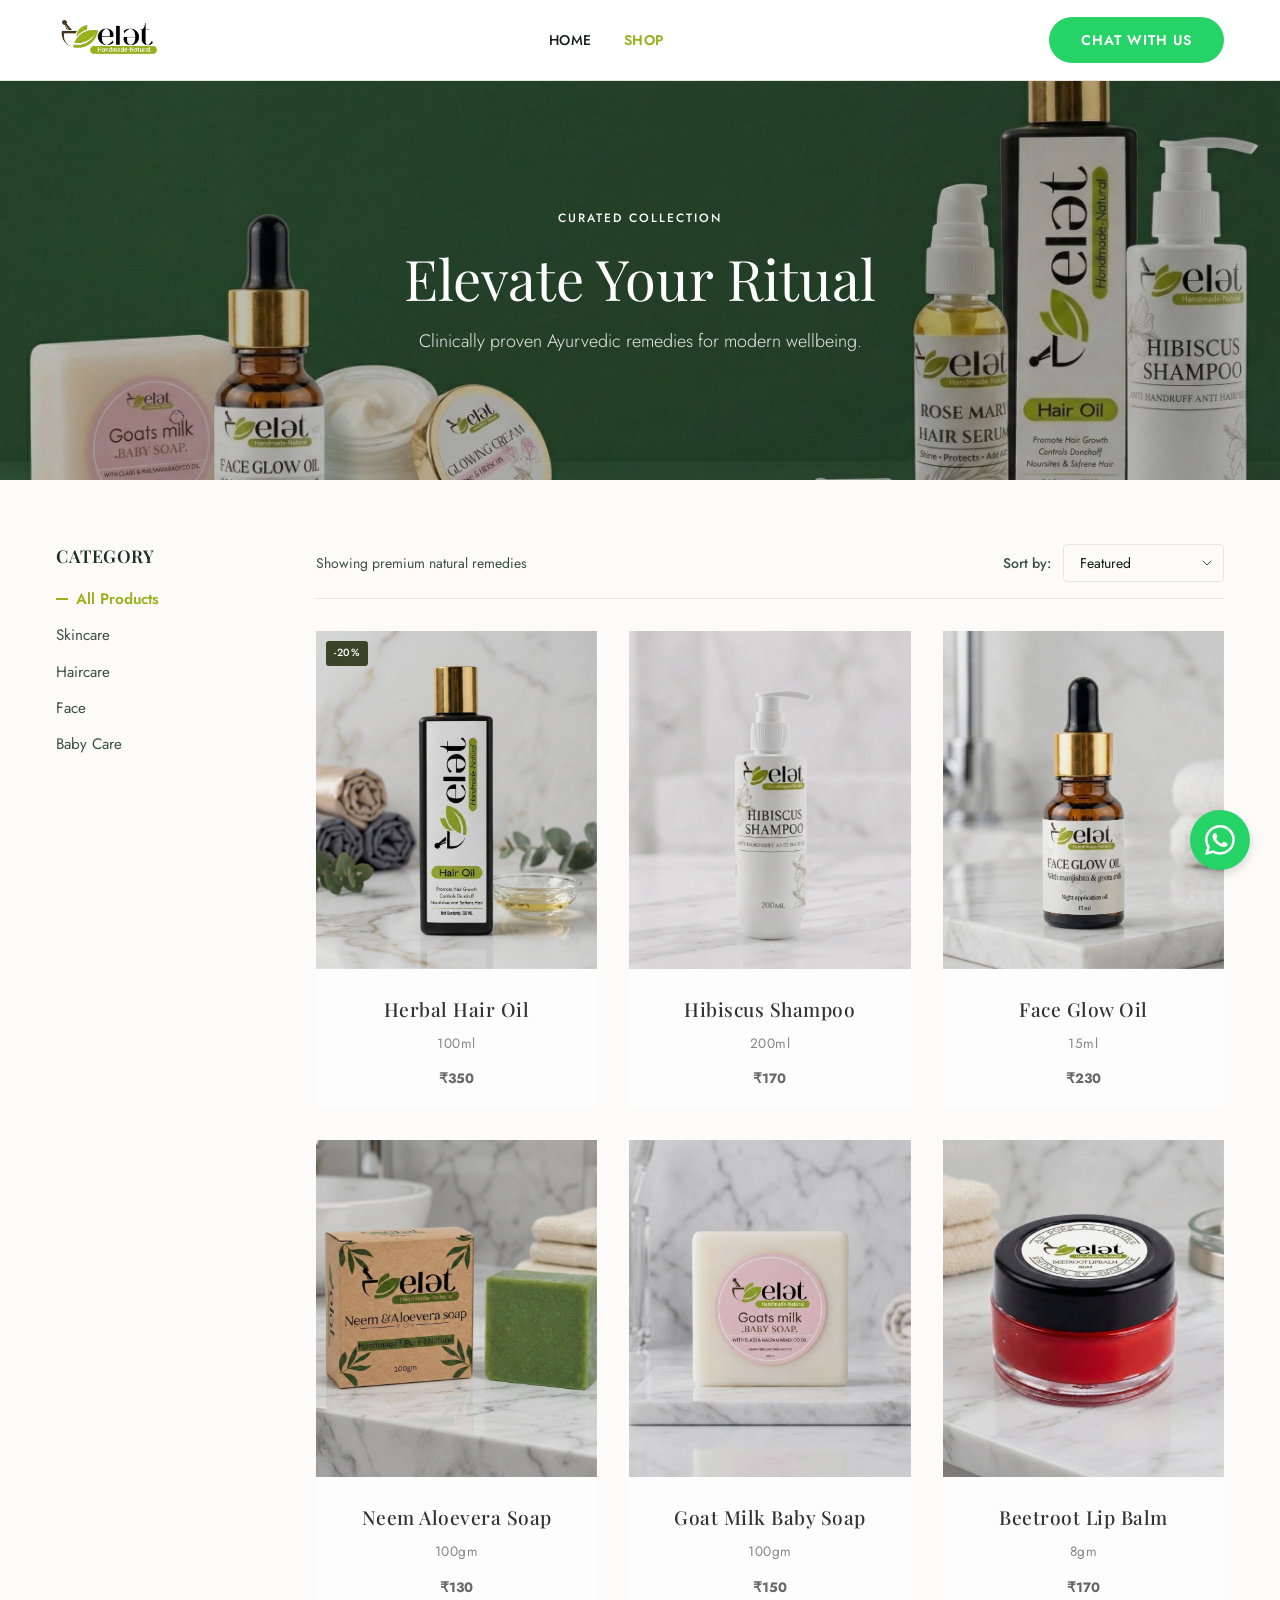
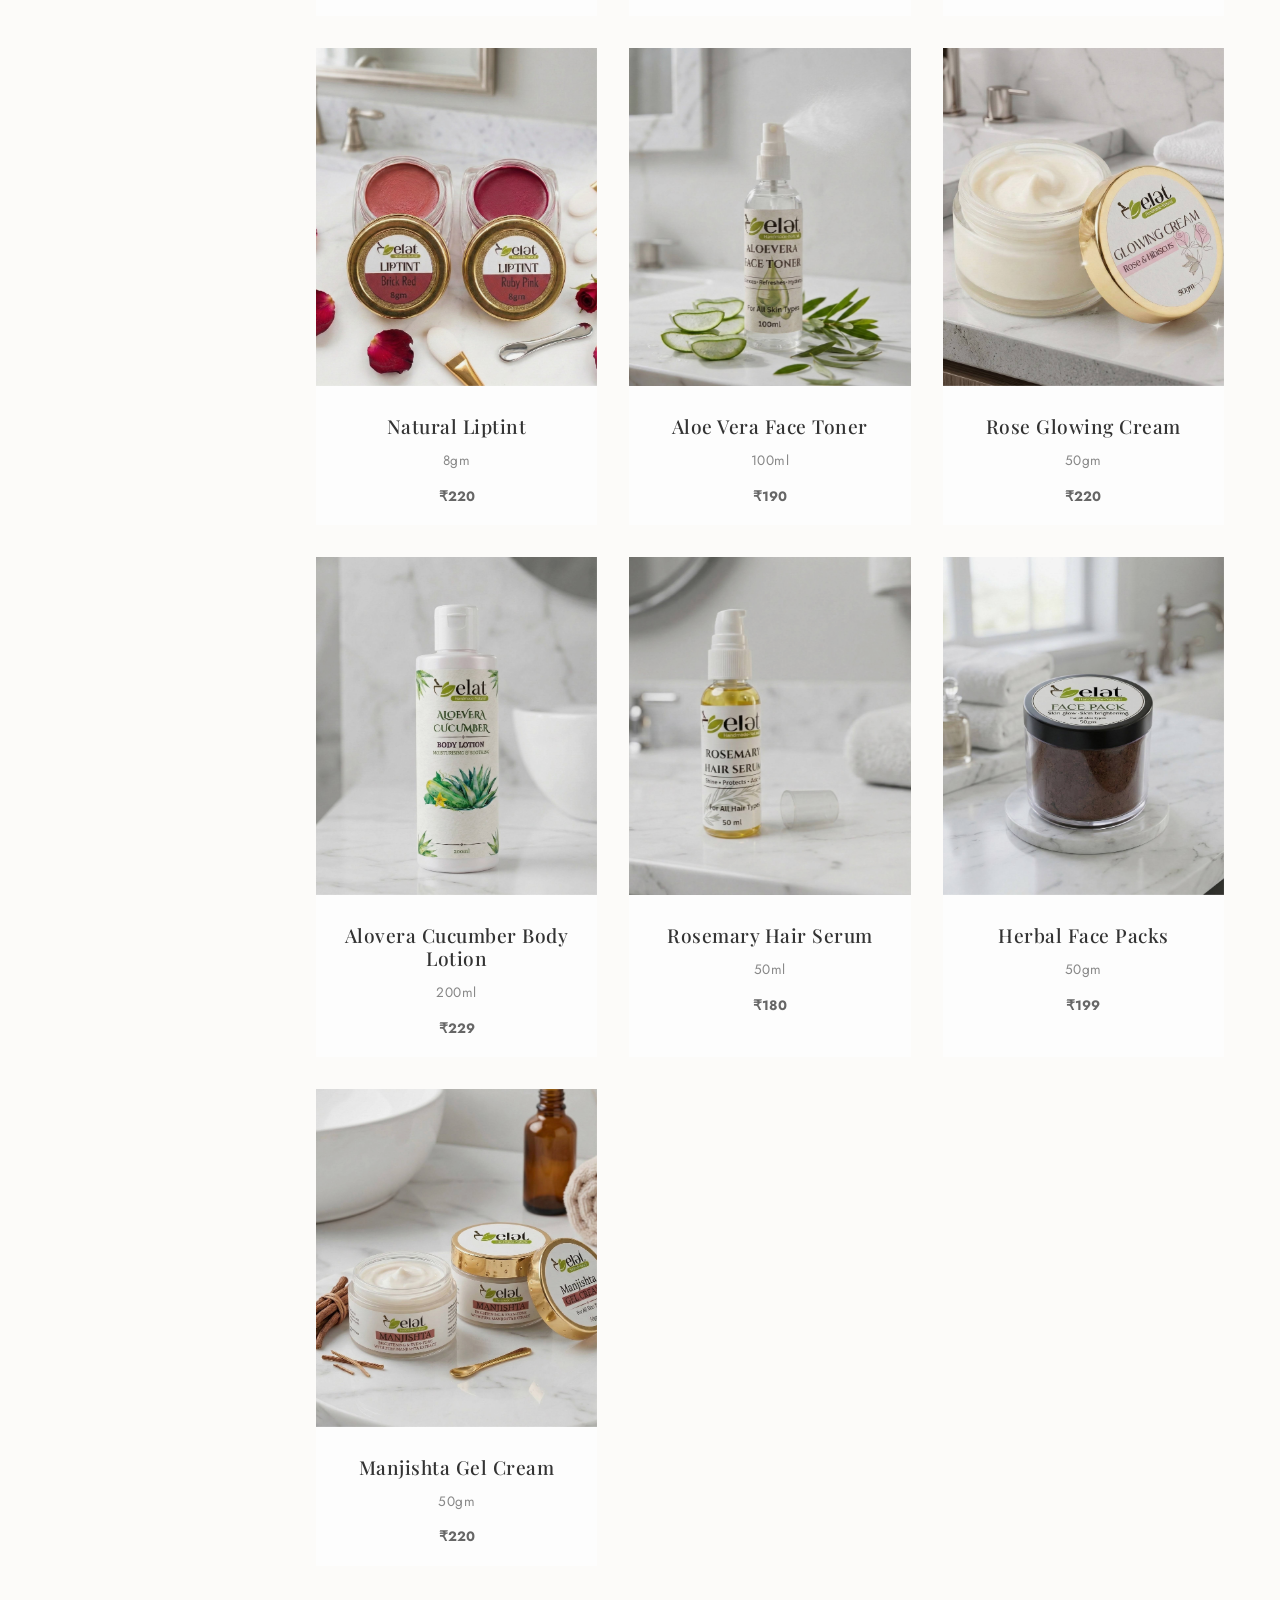
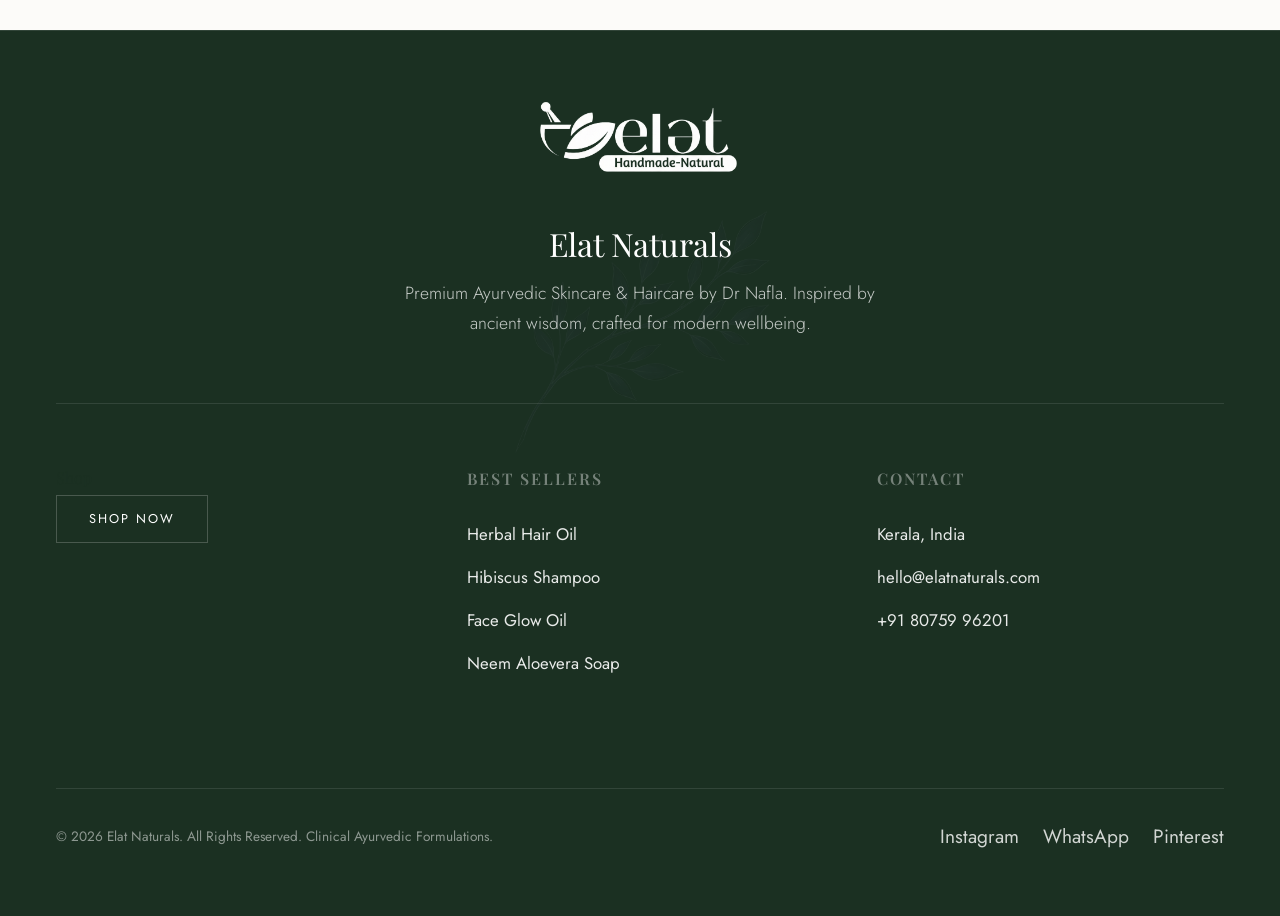
==== commit 536890ce: "new changes" ====
--- a/shop.html
+++ b/shop.html
@@ -50,7 +50,7 @@
                     <h4 class="contact-title">Contact Us</h4>
                     <div class="contact-items">
                         <a href="https://wa.me/918075996201" class="contact-item">
-                            <svg width="20" height="20" fill="currentColor" viewBox="0 0 16 16"><path d="M13.601 2.326A7.854 7.854 0 0 0 7.994 0C3.627 0 .068 3.558.064 7.926c0 1.399.366 2.76 1.057 3.965L0 16l4.204-1.102a7.933 7.933 0 0 0 3.79.965h.004c4.368 0 7.926-3.558 7.93-7.93A7.898 7.898 0 0 0 13.6 2.326z"/></svg>
+                            <svg width="20" height="20" fill="currentColor" viewBox="0 0 16 16"><path d="M13.601 2.326A7.854 7.854 0 0 0 7.994 0C3.627 0 .068 3.558.064 7.926c0 1.399.366 2.76 1.057 3.965L0 16l4.204-1.102a7.933 7.933 0 0 0 3.79.965h.004c4.368 0 7.926-3.558 7.93-7.93A7.898 7.898 0 0 0 13.6 2.326zM7.994 14.521a6.573 6.573 0 0 1-3.356-.92l-.24-.144-2.494.654.666-2.433-.156-.251a6.56 6.56 0 0 1-1.007-3.505c0-3.626 2.957-6.584 6.591-6.584a6.56 6.56 0 0 1 4.66 1.931 6.557 6.557 0 0 1 1.928 4.66c-.004 3.639-2.961 6.592-6.592 6.592zm3.615-4.934c-.197-.099-1.17-.578-1.353-.646-.182-.065-.315-.099-.445.099-.133.197-.513.646-.627.775-.114.133-.232.148-.43.05-.197-.1-.836-.308-1.592-.985-.59-.525-.985-1.175-1.103-1.372-.114-.198-.011-.304.088-.403.087-.088.197-.232.296-.346.1-.114.133-.198.198-.33.065-.134.034-.248-.015-.347-.05-.099-.445-1.076-.612-1.47-.16-.389-.323-.335-.445-.34-.114-.007-.247-.007-.38-.007a.729.729 0 0 0-.529.247c-.182.198-.691.677-.691 1.654 0 .977.71 1.916.81 2.049.098.133 1.394 2.132 3.383 2.992.47.205.84.326 1.129.418.475.152.904.129 1.246.08.38-.058 1.171-.48 1.338-.943.164-.464.164-.86.114-.943-.049-.084-.182-.133-.38-.232z"/></svg>
                             <span>WhatsApp</span>
                         </a>
                         <a href="tel:+918075996201" class="contact-item">
--- a/css/style.css
+++ b/css/style.css
@@ -162,7 +162,7 @@
   border-radius: 30px;
   font-weight: 600;
   @media (max-width: 364px){
-    font-size: 14px;
+    font-size: 13px;
     padding: .5rem 1rem;
   }
 }
@@ -221,6 +221,11 @@
   display: none;
   font-size: 1.5rem;
   color: var(--color-primary);
+  transition: transform 0.2s;
+}
+
+.mobile-menu-btn:active {
+  transform: scale(0.9);
 }
 
 /* Trust Strip */
@@ -775,7 +780,7 @@
 }
 
 .accordion-item {
-  border-bottom: 1px solid var(--color-border);
+  /* border-bottom: 1px solid var(--color-border); */
 }
 
 .accordion-header {
@@ -788,6 +793,9 @@
   display: flex;
   justify-content: space-between;
   align-items: center;
+}
+#modal-acc-ingredients{
+  text-transform: capitalize;
 }
 
 .accordion-icon {
@@ -1696,6 +1704,7 @@
 
 .ref-product-type,
 .product-category,
+.card-quality,
 .premium-card-meta .premium-card-size {
   font-size: 0.85rem;
   color: #888;
@@ -1704,7 +1713,9 @@
   margin-bottom: 1rem;
   font-family: var(--font-body);
 }
-
+.card-quality{
+  margin-bottom: 10px;
+}
 .ref-product-price,
 .product-price,
 .premium-card-price {
@@ -2044,6 +2055,7 @@
 
   .mobile-menu-btn {
     display: block;
+    padding-top: 8px;
   }
 
   .footer-grid {
@@ -2328,3 +2340,16 @@
 .sort-select:hover {
     border-color: var(--color-primary);
 }
+.founder-image{
+  flex: 1; min-width: 300px;
+}
+.founder-image img{
+  border-radius: 4px;
+  box-shadow: 0 10px 30px rgba(0,0,0,0.1);
+  max-height: 550px;
+  object-fit: cover;
+  width: 90%;
+  @media (max-width: 768px) {
+    width: 100%;
+  }
+}
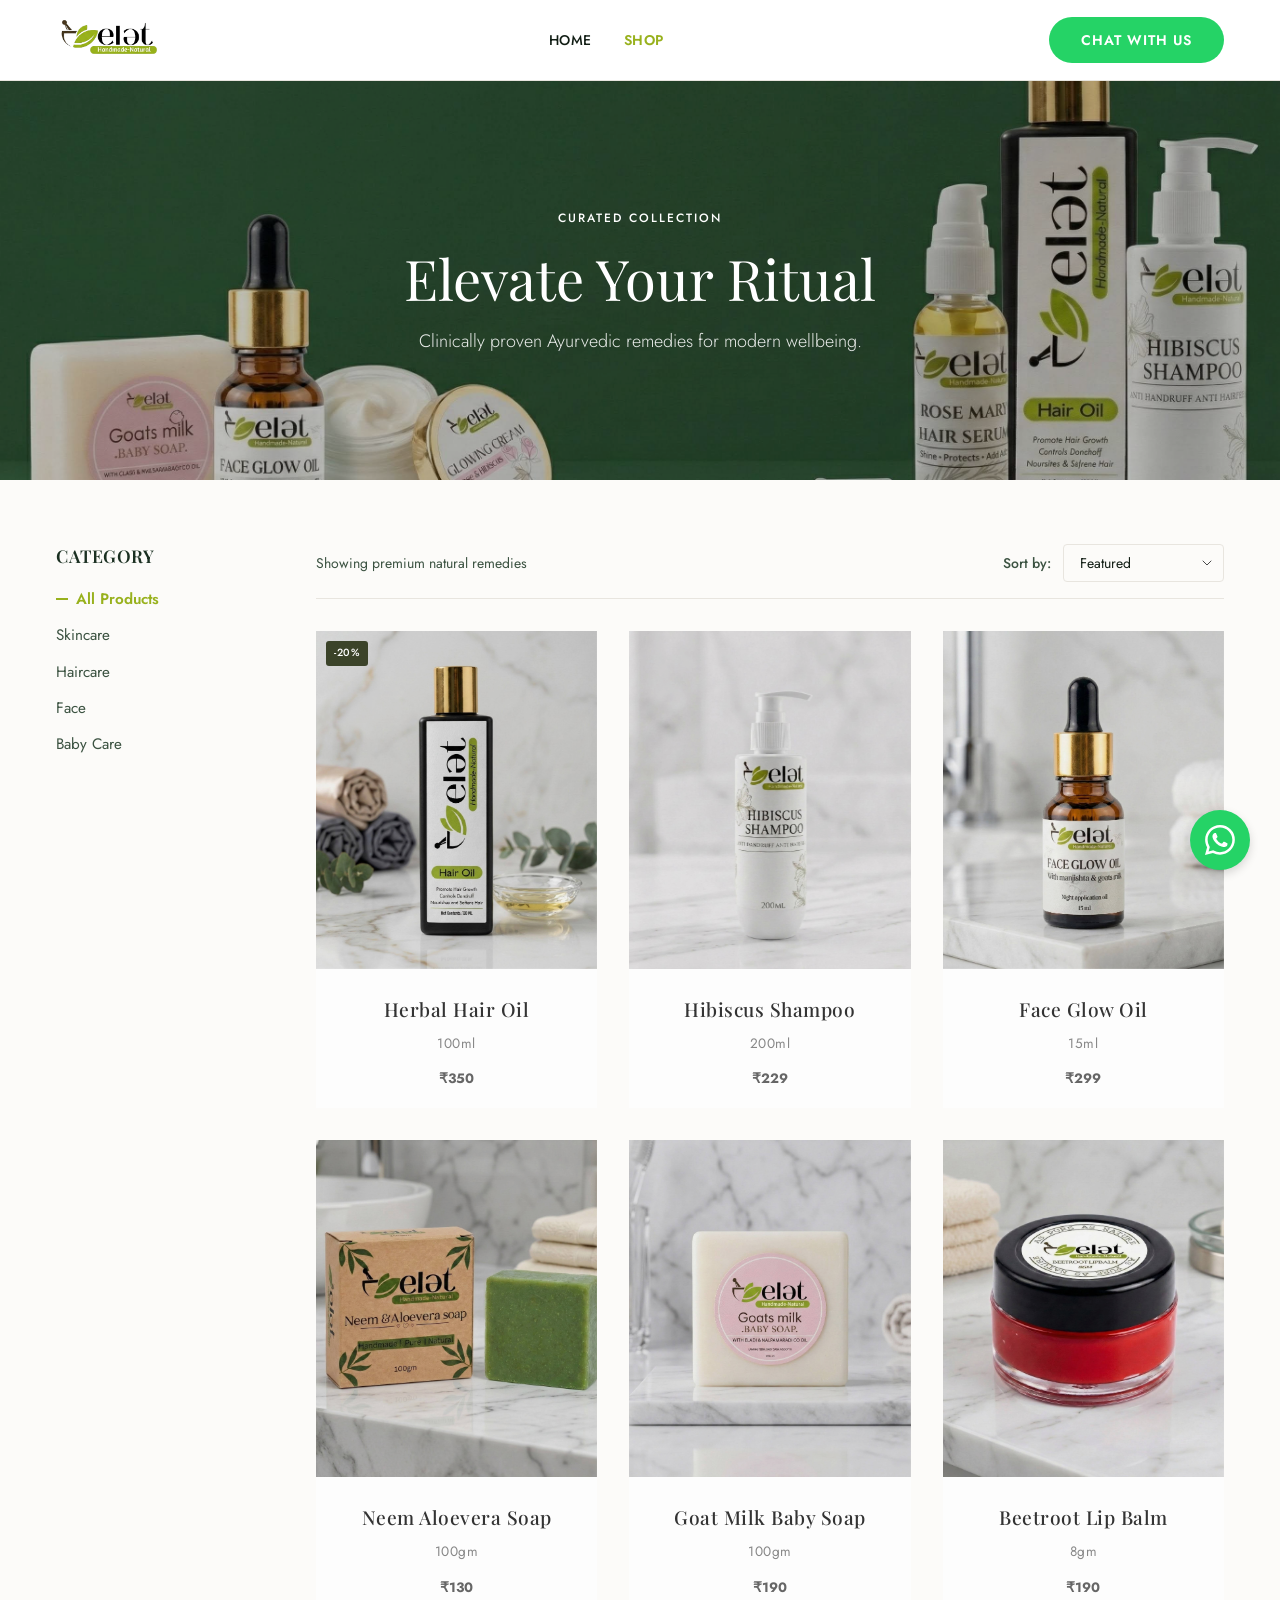
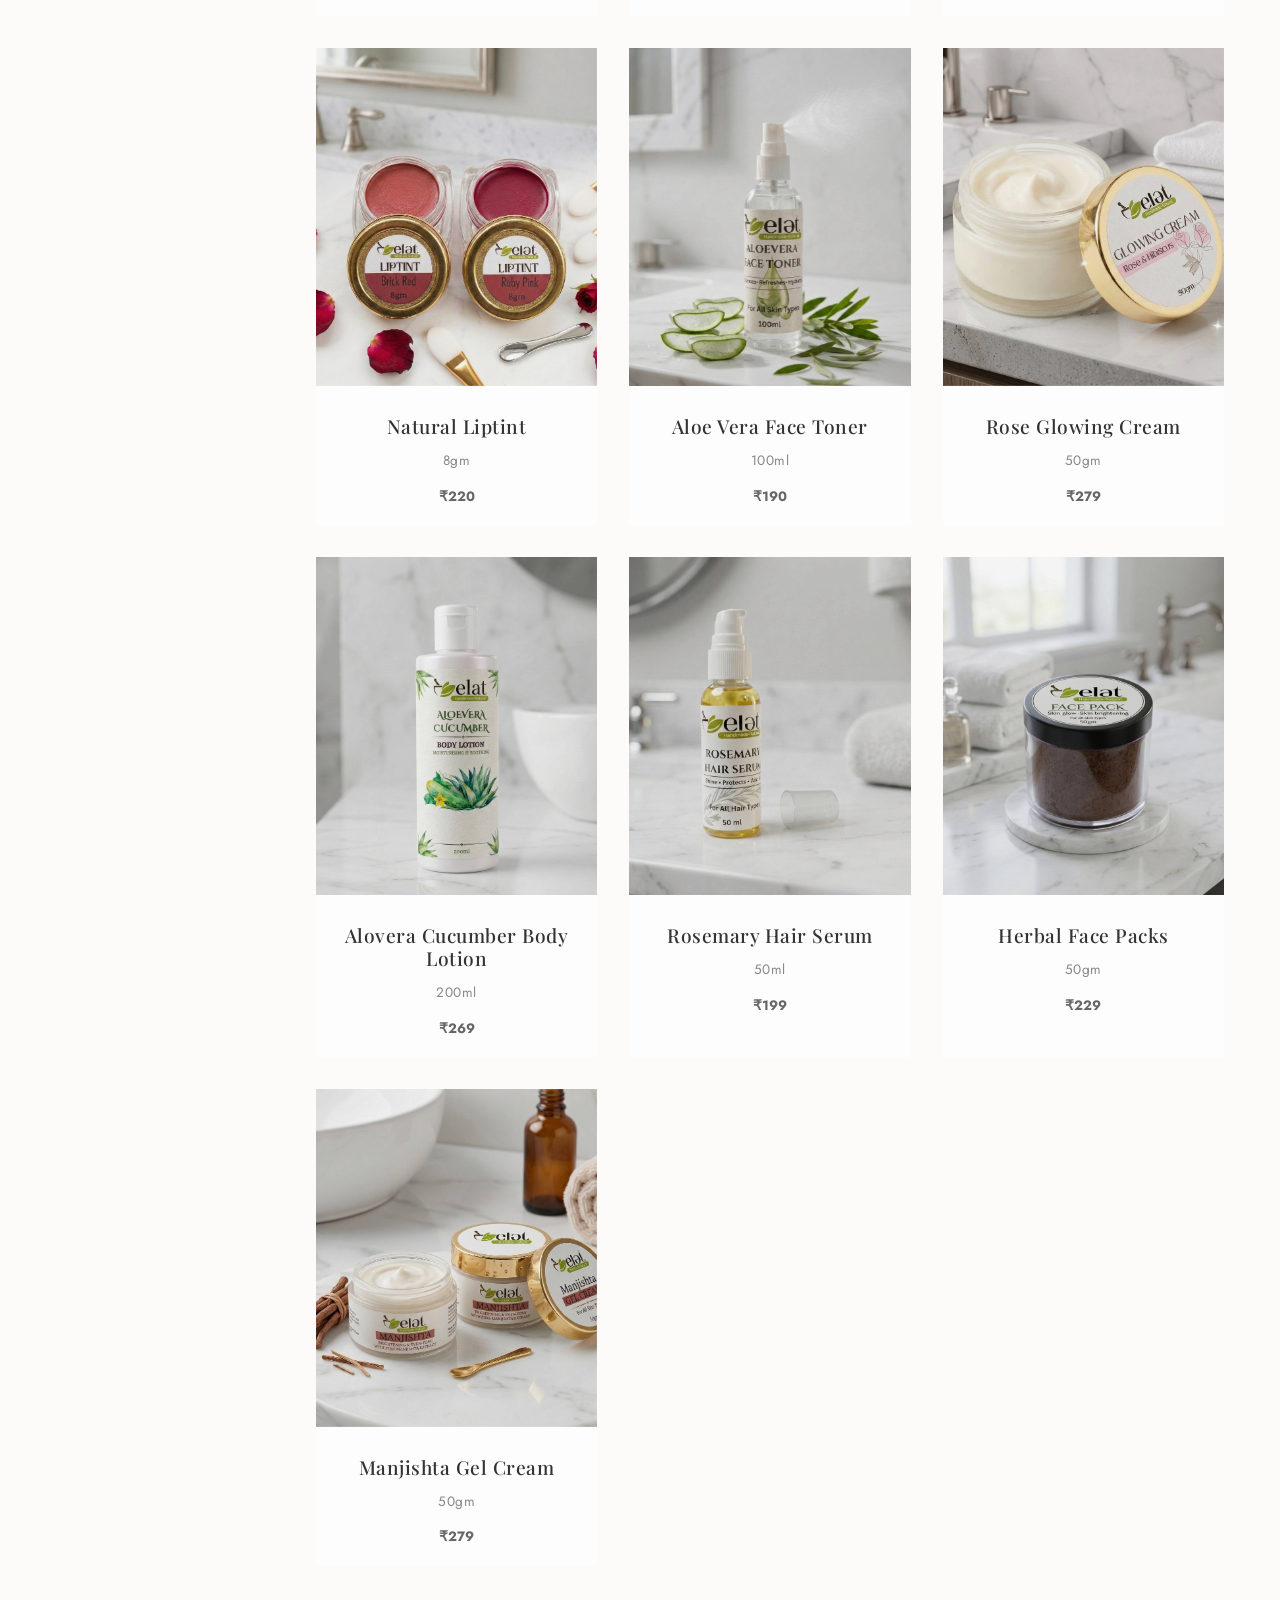
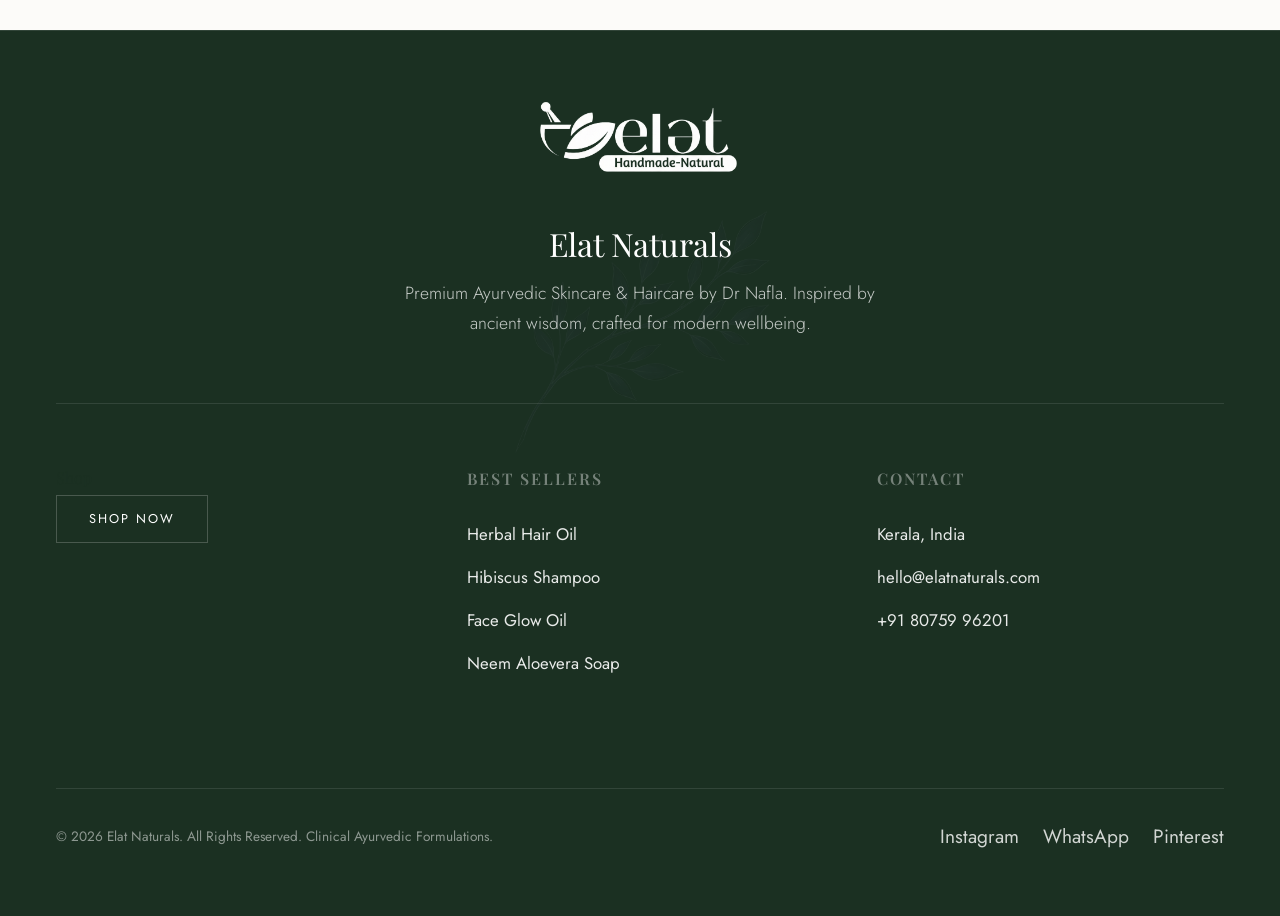
==== commit 1bc67a64: "Price update" ====
--- a/shop.html
+++ b/shop.html
@@ -223,6 +223,19 @@
                 <div class="modal-price">₹0</div>
                 <p class="modal-description">Short description of the product.</p>
                 
+                <div class="modal-quantity" style="margin: 1.5rem 0; display: flex; align-items: center; gap: 1rem; font-family: var(--font-body);">
+                    <label for="modal-qty" style="font-weight: 500; font-size: 0.875rem; text-transform: uppercase; letter-spacing: 1px; color: var(--color-text-light);">Quantity:</label>
+                    <div class="qty-selector" style="display: flex; align-items: center; border: 1px solid var(--color-border); border-radius: 2px; overflow: hidden; height: 40px; background: var(--color-white);">
+                        <button type="button" class="modal-qty-btn decrease" aria-label="Decrease quantity" style="padding: 0 1rem; background: transparent; border: none; height: 100%; cursor: pointer; font-size: 1.25rem; color: var(--color-text); transition: background var(--transition-fast);">
+                            &minus;
+                        </button>
+                        <input type="number" id="modal-qty" class="modal-qty-input" value="1" min="1" max="100" style="width: 3rem; text-align: center; border: none; border-left: 1px solid var(--color-border); border-right: 1px solid var(--color-border); height: 100%; font-size: 1rem; font-family: var(--font-body); font-weight: 500; color: var(--color-text); background: transparent; -moz-appearance: textfield; margin: 0; outline: none;">
+                        <button type="button" class="modal-qty-btn increase" aria-label="Increase quantity" style="padding: 0 1rem; background: transparent; border: none; height: 100%; cursor: pointer; font-size: 1.25rem; color: var(--color-text); transition: background var(--transition-fast);">
+                            &plus;
+                        </button>
+                    </div>
+                </div>
+                
                 <div class="modal-accordion">
                     <div class="accordion-item">
                         <button class="accordion-header">
--- a/css/style.css
+++ b/css/style.css
@@ -152,6 +152,7 @@
 .btn-outline:hover {
   background-color: var(--color-primary);
   color: var(--color-white);
+  border-color: var(--color-primary);
 }
 
 .btn-whatsapp {
@@ -247,6 +248,9 @@
   align-items: center;
   justify-content: center;
   gap: 0.5rem;
+  @media (max-width: 370px){
+    font-size: 4.3vw;
+  }
 }
 
 /* Hero Section */
@@ -288,8 +292,11 @@
   font-family: var(--font-heading);
   font-size: 4.5rem;
   margin-bottom: 0.5rem;
-  line-height: 1.15;
+  line-height: 1;
   font-weight: 400;
+  @media (max-width: 377px) {
+    font-size: 14vw;
+  }
 }
 
 .hero-subtitle {
@@ -320,8 +327,8 @@
 }
 
 .btn-hero:hover {
-  background-color: var(--color-secondary);
-  color: #273020;
+  background-color: var(--color-primary);
+  color: #fff;
 }
 
 /* Organic Brand Section */
@@ -400,8 +407,9 @@
 }
 
 .btn-organic:hover {
-    background: var(--color-text);
+    background: var(--color-primary);
     color: var(--color-white);
+    border-color: var(--color-primary);
 }
 
 @media (max-width: 768px) {
@@ -2099,6 +2107,9 @@
   align-items: center;
   justify-content: center;
   transition: transform var(--transition-normal);
+  @media (max-width: 768px) {
+    min-width: 100%;
+  }
 }
 
 .feature-card-1 {
@@ -2340,8 +2351,13 @@
 .sort-select:hover {
     border-color: var(--color-primary);
 }
-.founder-image{
-  flex: 1; min-width: 300px;
+.founder-image,
+.founder-text-content{
+  flex: 1;
+  min-width: 300px;
+    @media (max-width: 768px) {
+      min-width: 100%;
+    }
 }
 .founder-image img{
   border-radius: 4px;
@@ -2352,4 +2368,24 @@
   @media (max-width: 768px) {
     width: 100%;
   }
+}
+
+/* Modal Quantity Selector */
+.modal-quantity .qty-selector {
+  transition: border-color var(--transition-fast);
+}
+
+.modal-quantity .qty-selector:hover {
+  border-color: var(--color-primary);
+}
+
+.modal-qty-btn:hover {
+  background-color: var(--color-secondary) !important;
+  color: var(--color-primary-dark) !important;
+}
+
+.modal-qty-input::-webkit-inner-spin-button,
+.modal-qty-input::-webkit-outer-spin-button {
+  -webkit-appearance: none;
+  margin: 0;
 }
